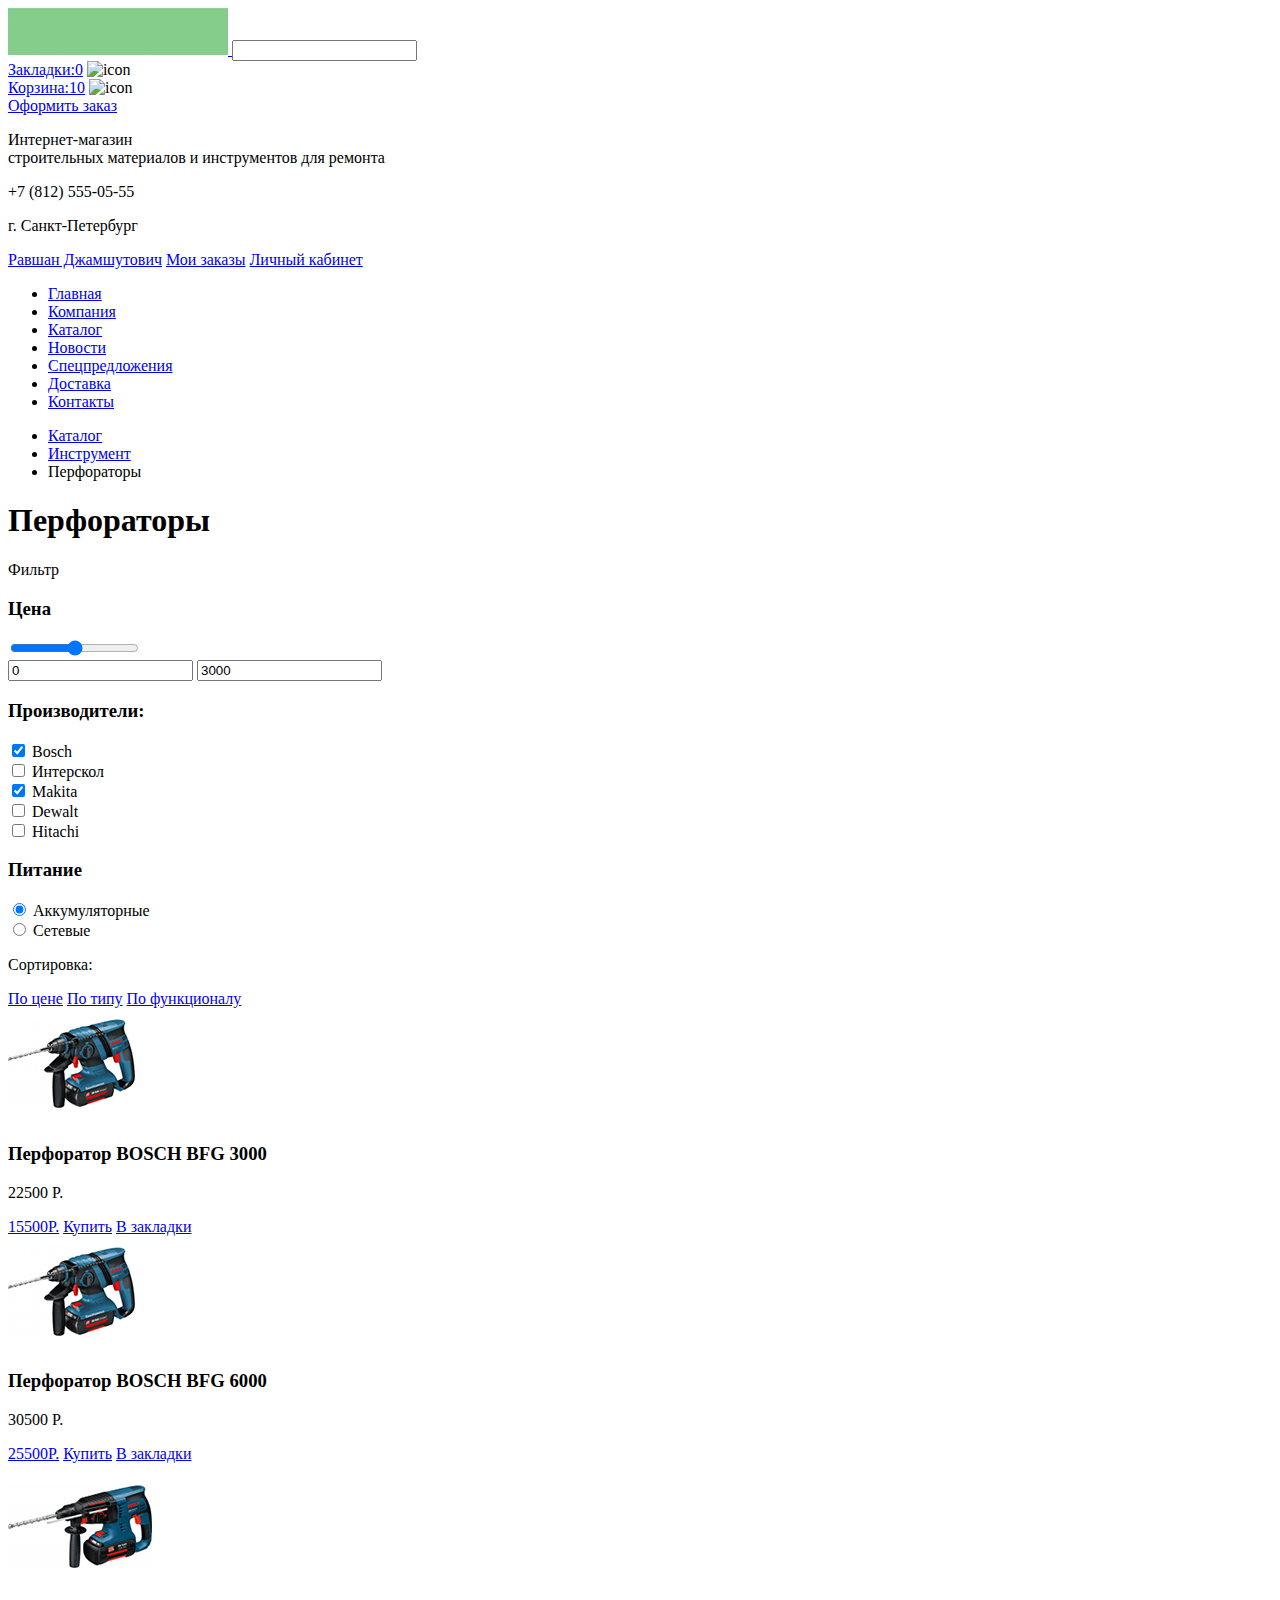
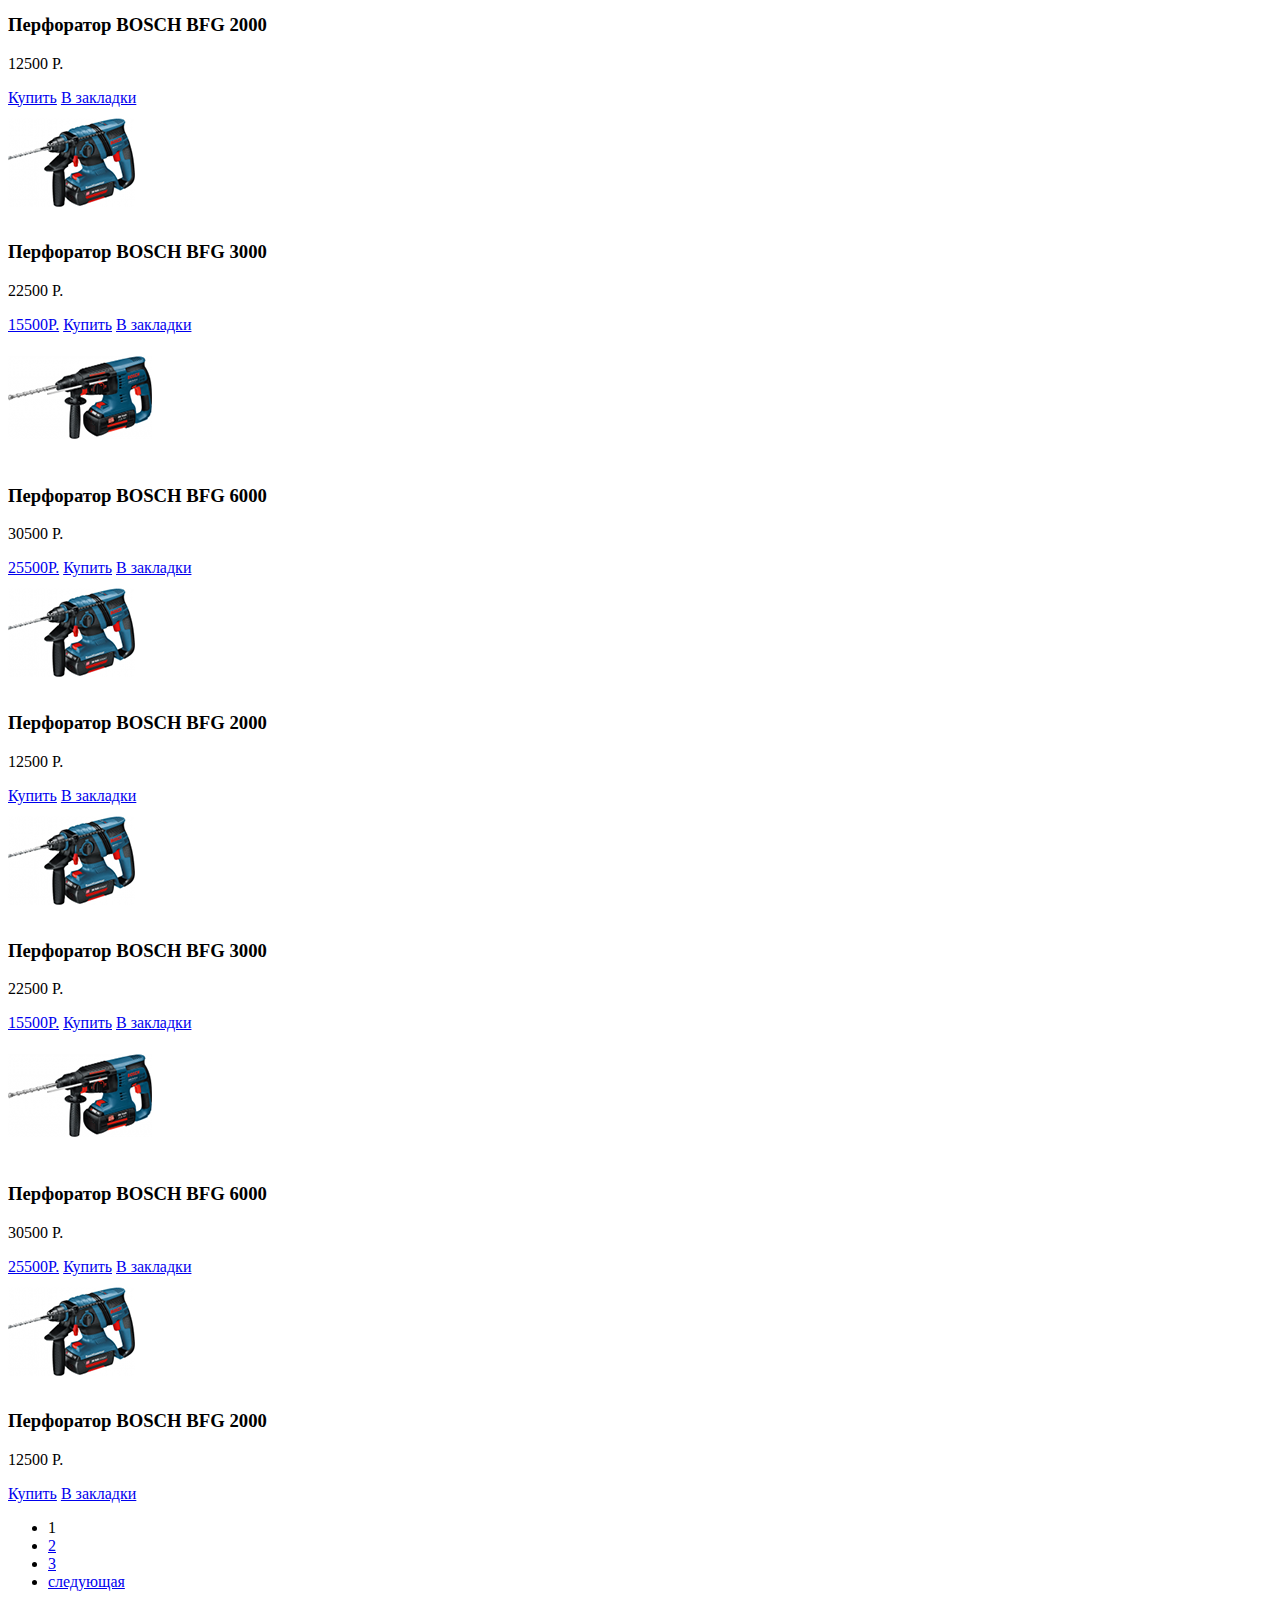
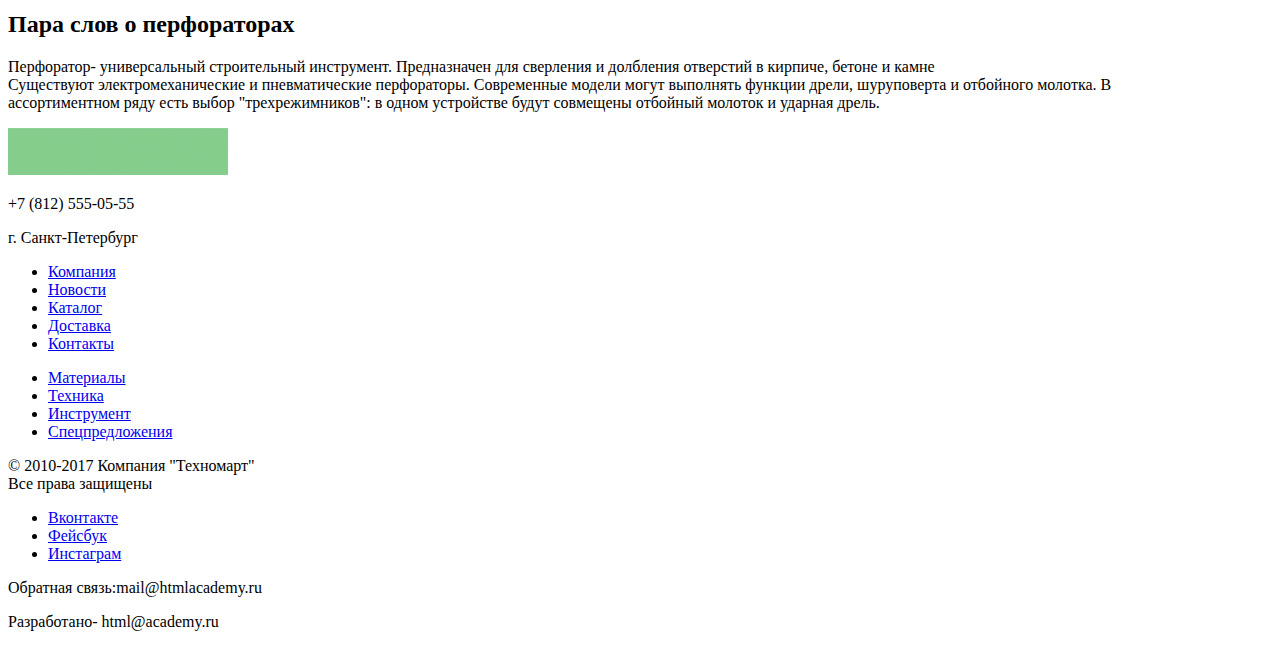
==== catalog.html @ 75a45b30 "Update catalog.html" ====
<!DOCTYPE html>
<html lang="ru">
<head>
  <meta charset="utf-8">
  <title>HTML Academy: Техномарт</title>
  <link href="https://fonts.googleapis.com/css?family=Cuprum:400,400i%7CPT+Sans:400,400i&amp;subset=cyrillic" rel="stylesheet">
  <link rel="stylesheet" href="style.css">
  <link rel="stylesheet" href="normalize.css">
</head>
<body>
<header class="main-header">
<section class="top-header">
  <div class="container">
    <a href="#" class="header-logo">
      <img src="img/common/logo.png" alt="logo">
  </a>
  <input type="search" class="search">
  <img src="#" alt="" class="search-icon">
  <div class="top-header-block">
    <div class="tab">
      <a href="#" class="tab-link">Закладки:0</a>
      <img src="#" alt="icon" class="icon tab-icon">
    </div>
    <div class="backet">
      <a href="#" class="bucket-link">Корзина:10</a>
      <img src="#" alt="icon" class="icon bucket-icon">
    </div>
    <div class="order">
      <a href="#" class="order-link">Оформить заказ</a>
    </div>
  </div>
  </div>
</section>
<section class="middle-header">
  <p class="header-slogan">Интернет-магазин <br> строительных материалов и инструментов для ремонта</p>
  <div class="header-info">
    <p class="header-phone">+7 (812) 555-05-55</p>
    <p class="header-address">г. Санкт-Петербург</p>
  </div>
  <div class="header-user-block">
    <a href="#" class="user-log">Равшан Джамшутович</a>
    <a href="#">Мои заказы</a>
    <a href="#">Личный кабинет</a>
  </div>
</section>
<section class="bot-header">
  <nav class="bot-header-menu">
    <ul class="bot-header-list">
      <li><a href="#">Главная</a></li>
      <li><a href="#">Компания</a></li>
      <li><a href="#">Каталог</a></li>
      <li><a href="#">Новости</a></li>
      <li><a href="#">Спецпредложения</a></li>
      <li><a href="#">Доставка</a></li>
      <li><a href="#">Контакты</a></li>
    </ul>
  </nav>
</section>
</header>
<main class="catalog">
  <ul class="breadcrumbs">
    <li><a href="#">Каталог</a></li>
    <li><a href="#">Инструмент</a></li>
    <li class="breadcrumbs-current">Перфораторы</li>
  </ul>
  <h1 class="catalog-headline">Перфораторы</h1>
  <div class="filter-block">
    <p class="filter-text">Фильтр</p>
    <div class="filter-price">
      <h3 class="filter-price-text">Цена</h3>
      <div class="filter-range">
        <input type="range" min="0" max="30000">
      </div>
      <div class="filter-range-outup">
        <input type="text" value="0">
        <input type="text" value="3000">
      </div>
    </div>
    <div class="filter-checkbox-block">
      <h3 class="filter-checkbox-producers">Производители:</h3>
    <div class="filter-checkbox">
      <form action="" method="post">
      <input type="checkbox" class="checkbox" id="Bosch" checked>
      <label for="Bosch">Bosch</label>
      </form>
    </div>
    <div class="filter-checkbox">
     <form action="" method="post">
      <input type="checkbox" class="checkbox" id="interskol" >
      <label for="interskol">Интерскол</label>
      </form>
    </div>
    <div class="filter-checkbox">
      <form action="" method="post">
      <input type="checkbox" class="checkbox" id="makita" checked>
      <label for="makita">Makita</label>
      </form>
    </div>
    <div class="filter-checkbox">
      <form action="" method="post">
      <input type="checkbox" class="checkbox" id="Dewalt">
      <label for="Dewalt">Dewalt</label>
      </form>
    </div>
    <div class="filter-checkbox">
     <form action="" method="post">
      <input type="checkbox" class="checkbox" id="Hitachi">
      <label for="Hitachi">Hitachi</label>
      </form>
    </div>
    </div>
    <div class="filter-radio-block">
     <form action="" method="post"></form>
      <h3 class="filter-radio-headline">Питание</h3>
      <div class="filter-radio">
        <input type="radio" name="radio-button" class="filter-radio-button" id="accumulator" checked>
        <label for="accumulator">Аккумуляторные</label>
      </div>
      <div class="filter-radio">
       <form action="" method="post">
        <input type="radio" name="radio-button" class="filter-radio-button" id="net">
        <label for="net">Сетевые</label>
        </form>
      </div>
    </div>
  </div>
  <div class="catalog-block">
    <div class="sort-block">
      <p class="sort-text">Сортировка:</p>
      <a href="#" class="sort-link">По цене</a>
      <a href="#" class="sort-link">По типу</a>
      <a href="#" class="sort-link">По функционалу</a>
    </div>
    <div class="catalog-list">
      <div class="catalog-item">
      <img class="catalog-item-picture"  alt="item" src="img/common/drill2.png">
      <h3 class="catalog-item-headline">Перфоратор BOSCH BFG 3000</h3>
      <p class="catalog-item-price">22500 P.</p>
      <a href="#" class="catalog-item-price-new">15500P.</a>
      <a href="#" class="visually-hidden-link-buy">Купить</a>
      <a href="#" class="visually-hidden-link-tab">В закладки</a>
    </div>
    <div class="catalog-item">
      <img class="catalog-item-picture" alt="item" src="img/common/drill4.png">
      <h3 class="catalog-item-headline">Перфоратор BOSCH BFG 6000</h3>
      <p class="catalog-item-price">30500 P.</p>
      <a href="#" class="catalog-item-price-new">25500P.</a>
      <a href="#" class="visually-hidden-link-buy">Купить</a>
      <a href="#" class="visually-hidden-link-tab">В закладки</a>
    </div>
    <div class="catalog-item-new">
      <img class="catalog-item-picture"  alt="item" src="img/common/drill3.png">
      <h3 class="catalog-item-headline">Перфоратор BOSCH BFG 2000</h3>
      <p class="catalog-item-price">12500 P.</p>
      <a href="#" class="visually-hidden-link-buy">Купить</a>
      <a href="#" class="visually-hidden-link-tab">В закладки</a>
    </div>
    <div class="catalog-item">
      <img class="catalog-item-picture" alt="item" src="img/common/drill4.png">
      <h3 class="catalog-item-headline">Перфоратор BOSCH BFG 3000</h3>
      <p class="catalog-item-price">22500 P.</p>
      <a href="#" class="catalog-item-price-new">15500P.</a>
      <a href="#" class="visually-hidden-link-buy">Купить</a>
      <a href="#" class="visually-hidden-link-tab">В закладки</a>
    </div>
    <div class="catalog-item-new">
      <img class="catalog-item-picture" alt="item" src="img/common/drill3.png">
      <h3 class="catalog-item-headline">Перфоратор BOSCH BFG 6000</h3>
      <p class="catalog-item-price">30500 P.</p>
      <a href="#" class="catalog-item-price-new">25500P.</a>
      <a href="#" class="visually-hidden-link-buy">Купить</a>
      <a href="#" class="visually-hidden-link-tab">В закладки</a>
    </div>
    <div class="catalog-item">
      <img class="catalog-item-picture"  alt="item" src="img/common/drill2.png">
      <h3 class="catalog-item-headline">Перфоратор BOSCH BFG 2000</h3>
      <p class="catalog-item-price">12500 P.</p>
      <a href="#" class="visually-hidden-link-buy">Купить</a>
      <a href="#" class="visually-hidden-link-tab">В закладки</a>
    </div>
    <div class="catalog-item-new">
      <img class="catalog-item-picture" alt="item" src="img/common/drill4.png">
      <h3 class="catalog-item-headline">Перфоратор BOSCH BFG 3000</h3>
      <p class="catalog-item-price">22500 P.</p>
      <a href="#" class="catalog-item-price-new">15500P.</a>
      <a href="#" class="visually-hidden-link-buy">Купить</a>
      <a href="#" class="visually-hidden-link-tab">В закладки</a>
    </div>
    <div class="catalog-item">
      <img class="catalog-item-picture" alt="item" src="img/common/drill3.png">
      <h3 class="catalog-item-headline">Перфоратор BOSCH BFG 6000</h3>
      <p class="catalog-item-price">30500 P.</p>
      <a href="#" class="catalog-item-price-new">25500P.</a>
      <a href="#" class="visually-hidden-link-buy">Купить</a>
      <a href="#" class="visually-hidden-link-tab">В закладки</a>
    </div>
    <div class="catalog-item">
      <img class="catalog-item-picture" alt="item" src="img/common/drill4.png">
      <h3 class="catalog-item-headline">Перфоратор BOSCH BFG 2000</h3>
      <p class="catalog-item-price">12500 P.</p>
      <a href="#" class="visually-hidden-link-buy">Купить</a>
      <a href="#" class="visually-hidden-link-tab">В закладки</a>
    </div>
  </div>
  <ul class="pagination-list">
    <li class="pagination-item pagination-item-current">1</li>
    <li class="pagination-item"><a href="#">2</a></li>
    <li class="pagination-item"><a href="#">3</a></li>
    <li class="pagination-item"><a href="#">следующая</a></li>
  </ul>
  <div class="puncher-block">
    <h2 class="puncher-headline">Пара слов о перфораторах</h2>
    <p class="puncher-text">Перфоратор- универсальный строительный инструмент. Предназначен для сверления и долбления отверстий в кирпиче, бетоне и камне <br> Существуют электромеханические и пневматические перфораторы. Современные модели могут выполнять функции дрели, шуруповерта и отбойного молотка. B <br> ассортиментном ряду есть выбор "трехрежимников": в одном устройстве будут совмещены отбойный молоток и ударная дрель.</p>
  </div>
  </div>
</main>
<footer class="main-footer">
<section class="top-footer">
 <div class="footer-container">
  <a href="#" class="footer-logo">
    <img src="img/common/logo.png" alt="logo">
  </a>
  <div class="footer-info">
    <p class="footer-phone">+7 (812) 555-05-55</p>
    <p class="footer-address">г. Санкт-Петербург</p>
  </div>
  <div class="footer-list-container">
    <ul class="footer-list">
      <li><a href="#">Компания</a></li>
      <li><a href="#">Новости</a></li>
      <li><a href="#">Каталог</a></li>
      <li><a href="#">Доставка</a></li>
      <li><a href="#">Контакты</a></li>
    </ul>
    <div class="footer-list-second">
      <ul class="footer-list-second">
        <li><a href="#">Материалы</a></li>
        <li><a href="#">Техника</a></li>
        <li><a href="#">Инструмент</a></li>
        <li><a href="#">Спецпредложения</a></li>
      </ul>
    </div>
  </div>
  </div>
</section>
<div class="footer-container">
<section class="bot-footer">
  <p class="copyright"> &copy; 2010-2017 Компания "Техномарт" <br> Все права защищены</p>
    <ul class="social-button-list">
      <li><a class="social-button" href="img/common/vk-icon.png">Вконтакте</a></li>
      <li><a class="social-button" href="img/common/fb-icon.png">Фейсбук</a></li>
      <li><a class="social-button" href="img/common/insta-icon.png">Инстаграм</a></li>
    </ul>
  <div class="feed-back">
    <p class="feed-back-text"> Обратная связь:mail@htmlacademy.ru</p>
    <p class="feed-back-developers">Разработано- html@academy.ru</p>
  </div>
</section>
  </div>
</footer>
</body>
</html>
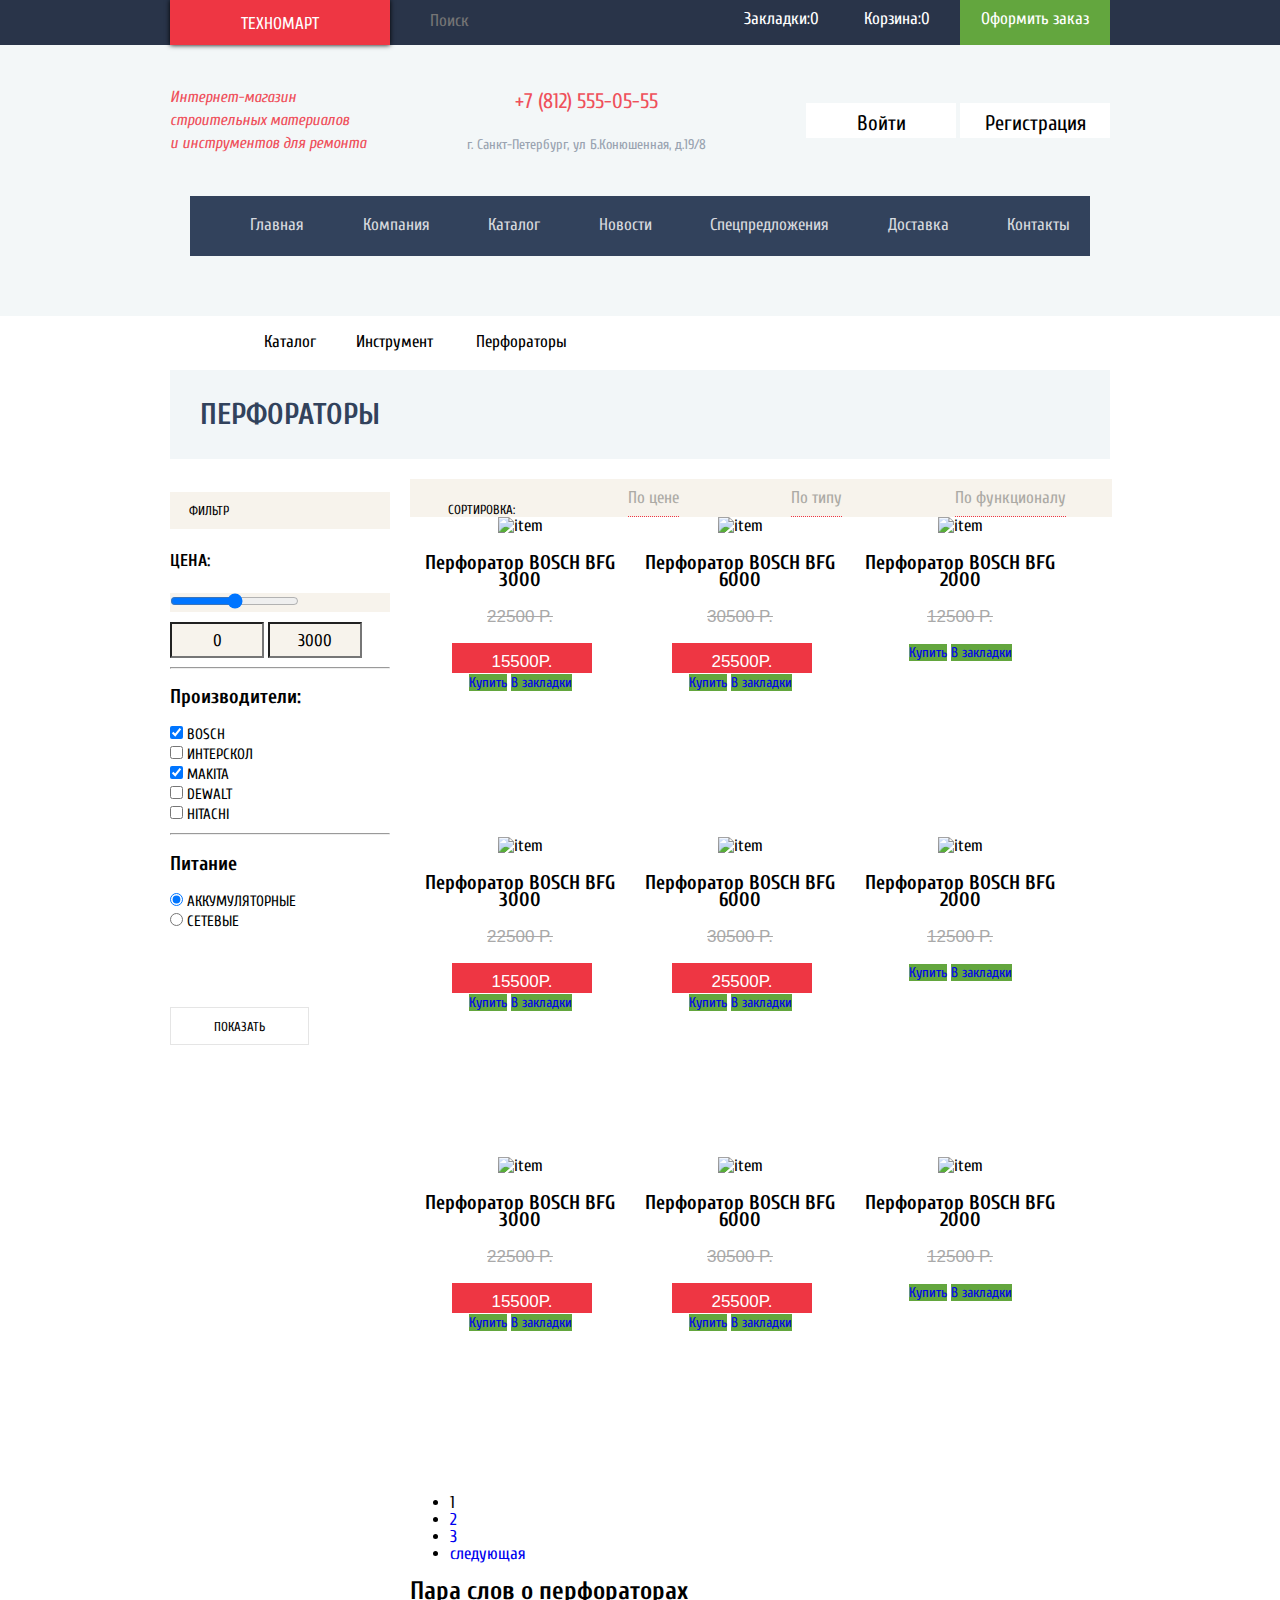
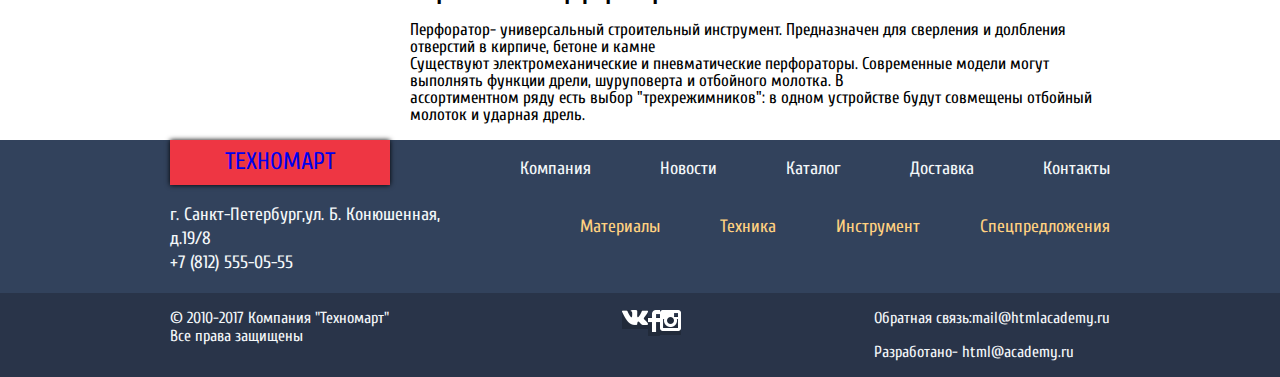
==== commit 50afbcfb: "Update catalog.html" ====
--- a/catalog.html
+++ b/catalog.html
@@ -4,45 +4,50 @@
   <meta charset="utf-8">
   <title>HTML Academy: Техномарт</title>
   <link href="https://fonts.googleapis.com/css?family=Cuprum:400,400i%7CPT+Sans:400,400i&amp;subset=cyrillic" rel="stylesheet">
-  <link rel="stylesheet" href="style.css">
-  <link rel="stylesheet" href="normalize.css">
+  <link rel="stylesheet" href="css/style.css">
+  <link rel="stylesheet" href="css/normalize.css">
 </head>
 <body>
 <header class="main-header">
-<section class="top-header">
-  <div class="container">
-    <a href="#" class="header-logo">
-      <img src="img/common/logo.png" alt="logo">
-  </a>
-  <input type="search" class="search">
-  <img src="#" alt="" class="search-icon">
-  <div class="top-header-block">
-    <div class="tab">
-      <a href="#" class="tab-link">Закладки:0</a>
-      <img src="#" alt="icon" class="icon tab-icon">
-    </div>
-    <div class="backet">
-      <a href="#" class="bucket-link">Корзина:10</a>
-      <img src="#" alt="icon" class="icon bucket-icon">
-    </div>
-    <div class="order">
-      <a href="#" class="order-link">Оформить заказ</a>
-    </div>
-  </div>
-  </div>
-</section>
-<section class="middle-header">
-  <p class="header-slogan">Интернет-магазин <br> строительных материалов и инструментов для ремонта</p>
-  <div class="header-info">
-    <p class="header-phone">+7 (812) 555-05-55</p>
-    <p class="header-address">г. Санкт-Петербург</p>
-  </div>
-  <div class="header-user-block">
-    <a href="#" class="user-log">Равшан Джамшутович</a>
-    <a href="#">Мои заказы</a>
-    <a href="#">Личный кабинет</a>
-  </div>
-</section>
+  <section class="top-header">
+   <div class="top-header-center">
+   <div class="header-container">
+    <div class="header-logo-container"><a href="index.html">Техномарт</a>
+    </div>
+    <div class="header-search-wrapper">
+    <div class="header-search">
+      <form action="/">
+      <input type="text" placeholder="Поиск">
+      </form>
+      </div>
+    </div>
+      <div class="tab-container backet-tab">
+        <a href="#" class="tab-link">Закладки:0</a>
+      </div>
+      <div class="backet-container">
+        <a href="#" class="bucket-link">Корзина:0</a>
+      </div>
+      <div class="order-container backet-tab">
+        <a href="#" class="order-link">Оформить заказ</a>
+      </div>
+      </div>
+    </div>
+  </section>
+<section class="middle-header-section">
+    <div class="middle-header-center">
+    <div class="middle-header">
+    <p class="header-slogan">Интернет-магазин <br> строительных материалов<br> и инструментов для ремонта</p>
+    <div class="header-info">
+      <p class="header-phone">+7 (812) 555-05-55</p>
+      <p class="header-address">г. Санкт-Петербург, ул Б.Конюшенная, д.19/8</p>
+    </div>
+    <div class="header-user-block">
+      <a href="#" class="btn-enter">Войти</a>
+      <a href="#" class="btn-register">Регистрация</a>
+    </div>
+    </div>
+    </div>
+  </section>
 <section class="bot-header">
   <nav class="bot-header-menu">
     <ul class="bot-header-list">
@@ -57,23 +62,29 @@
   </nav>
 </section>
 </header>
-<main class="catalog">
-  <ul class="breadcrumbs">
-    <li><a href="#">Каталог</a></li>
-    <li><a href="#">Инструмент</a></li>
-    <li class="breadcrumbs-current">Перфораторы</li>
-  </ul>
-  <h1 class="catalog-headline">Перфораторы</h1>
+<main class="catalog-main">
+  <div class="catalog-wrapper">
+  <div class="breadcrumbs-container">
+    <ul class="breadcrumbs">
+      <li><a class="breadcrumbs-link breadcrumbs-link-catalog" href="#">Каталог</a></li>
+      <li><a class="breadcrumbs-link breadcrumbs-link-tool" href="#">Инструмент</a></li>
+      <li class="breadcrumbs-link breadcrumbs-link-perforator breadcrumbs-current">Перфораторы</li>
+    </ul>
+  </div>
+  <div class="catalog-header-block">
+    <h1 class="catalog-header">Перфораторы</h1>
+  </div>
+  <div class="filter-catalog-container">
   <div class="filter-block">
-    <p class="filter-text">Фильтр</p>
+      <p class="filter-text">Фильтр</p>
     <div class="filter-price">
-      <h3 class="filter-price-text">Цена</h3>
+      <h3 class="filter-price-text">Цена:</h3>
       <div class="filter-range">
         <input type="range" min="0" max="30000">
       </div>
       <div class="filter-range-outup">
-        <input type="text" value="0">
-        <input type="text" value="3000">
+        <input  class="filter-range-output-form" type="text" value="0">
+        <input class="filter-range-output-form" type="text" value="3000"><hr>
       </div>
     </div>
     <div class="filter-checkbox-block">
@@ -105,7 +116,7 @@
     <div class="filter-checkbox">
      <form action="" method="post">
       <input type="checkbox" class="checkbox" id="Hitachi">
-      <label for="Hitachi">Hitachi</label>
+      <label for="Hitachi">Hitachi</label><hr>
       </form>
     </div>
     </div>
@@ -123,17 +134,20 @@
         </form>
       </div>
     </div>
+    <div class="btn-show-container">
+      <a href="#" class="btn-show">Показать</a>
+    </div>
   </div>
   <div class="catalog-block">
     <div class="sort-block">
       <p class="sort-text">Сортировка:</p>
-      <a href="#" class="sort-link">По цене</a>
-      <a href="#" class="sort-link">По типу</a>
-      <a href="#" class="sort-link">По функционалу</a>
+      <a href="#" class="sort-link-first">По цене</a>
+      <a href="#" class="sort-link-second">По типу</a>
+      <a href="#" class="sort-link-third">По функционалу</a>
     </div>
     <div class="catalog-list">
       <div class="catalog-item">
-      <img class="catalog-item-picture"  alt="item" src="img/common/drill2.png">
+      <img class="catalog-item-picture" alt="item" src="img-new/Drill-second.png" width="218" height="159">
       <h3 class="catalog-item-headline">Перфоратор BOSCH BFG 3000</h3>
       <p class="catalog-item-price">22500 P.</p>
       <a href="#" class="catalog-item-price-new">15500P.</a>
@@ -141,7 +155,7 @@
       <a href="#" class="visually-hidden-link-tab">В закладки</a>
     </div>
     <div class="catalog-item">
-      <img class="catalog-item-picture" alt="item" src="img/common/drill4.png">
+      <img class="catalog-item-picture" alt="item" src="img-new/drill-fourth.png" width="218" height="159">
       <h3 class="catalog-item-headline">Перфоратор BOSCH BFG 6000</h3>
       <p class="catalog-item-price">30500 P.</p>
       <a href="#" class="catalog-item-price-new">25500P.</a>
@@ -149,14 +163,14 @@
       <a href="#" class="visually-hidden-link-tab">В закладки</a>
     </div>
     <div class="catalog-item-new">
-      <img class="catalog-item-picture"  alt="item" src="img/common/drill3.png">
+      <img class="catalog-item-picture" alt="item" src="img-new/Drill-third.png" width="218" height="159">
       <h3 class="catalog-item-headline">Перфоратор BOSCH BFG 2000</h3>
       <p class="catalog-item-price">12500 P.</p>
       <a href="#" class="visually-hidden-link-buy">Купить</a>
       <a href="#" class="visually-hidden-link-tab">В закладки</a>
     </div>
     <div class="catalog-item">
-      <img class="catalog-item-picture" alt="item" src="img/common/drill4.png">
+      <img class="catalog-item-picture" alt="item" src="img-new/drill-fourth.png" width="218" height="159">
       <h3 class="catalog-item-headline">Перфоратор BOSCH BFG 3000</h3>
       <p class="catalog-item-price">22500 P.</p>
       <a href="#" class="catalog-item-price-new">15500P.</a>
@@ -164,7 +178,7 @@
       <a href="#" class="visually-hidden-link-tab">В закладки</a>
     </div>
     <div class="catalog-item-new">
-      <img class="catalog-item-picture" alt="item" src="img/common/drill3.png">
+      <img class="catalog-item-picture" alt="item" src="img-new/Drill-third.png" width="218" height="159">
       <h3 class="catalog-item-headline">Перфоратор BOSCH BFG 6000</h3>
       <p class="catalog-item-price">30500 P.</p>
       <a href="#" class="catalog-item-price-new">25500P.</a>
@@ -172,14 +186,14 @@
       <a href="#" class="visually-hidden-link-tab">В закладки</a>
     </div>
     <div class="catalog-item">
-      <img class="catalog-item-picture"  alt="item" src="img/common/drill2.png">
+      <img class="catalog-item-picture" alt="item" src="img-new/Drill-second.png" width="218" height="159">
       <h3 class="catalog-item-headline">Перфоратор BOSCH BFG 2000</h3>
       <p class="catalog-item-price">12500 P.</p>
       <a href="#" class="visually-hidden-link-buy">Купить</a>
       <a href="#" class="visually-hidden-link-tab">В закладки</a>
     </div>
     <div class="catalog-item-new">
-      <img class="catalog-item-picture" alt="item" src="img/common/drill4.png">
+      <img class="catalog-item-picture" alt="item" src="img-new/drill-fourth.png" width="218" height="159">
       <h3 class="catalog-item-headline">Перфоратор BOSCH BFG 3000</h3>
       <p class="catalog-item-price">22500 P.</p>
       <a href="#" class="catalog-item-price-new">15500P.</a>
@@ -187,7 +201,7 @@
       <a href="#" class="visually-hidden-link-tab">В закладки</a>
     </div>
     <div class="catalog-item">
-      <img class="catalog-item-picture" alt="item" src="img/common/drill3.png">
+      <img class="catalog-item-picture" alt="item" src="img-new/Drill-third.png" width="218" height="159">
       <h3 class="catalog-item-headline">Перфоратор BOSCH BFG 6000</h3>
       <p class="catalog-item-price">30500 P.</p>
       <a href="#" class="catalog-item-price-new">25500P.</a>
@@ -195,34 +209,40 @@
       <a href="#" class="visually-hidden-link-tab">В закладки</a>
     </div>
     <div class="catalog-item">
-      <img class="catalog-item-picture" alt="item" src="img/common/drill4.png">
+      <img class="catalog-item-picture" alt="item" src="img-new/drill-fourth.png" width="218" height="159">
       <h3 class="catalog-item-headline">Перфоратор BOSCH BFG 2000</h3>
       <p class="catalog-item-price">12500 P.</p>
       <a href="#" class="visually-hidden-link-buy">Купить</a>
       <a href="#" class="visually-hidden-link-tab">В закладки</a>
     </div>
   </div>
-  <ul class="pagination-list">
-    <li class="pagination-item pagination-item-current">1</li>
-    <li class="pagination-item"><a href="#">2</a></li>
-    <li class="pagination-item"><a href="#">3</a></li>
-    <li class="pagination-item"><a href="#">следующая</a></li>
-  </ul>
+  <div class="pagination-list-container">
+    <ul class="pagination-list">
+      <li class="pagination-item pagination-item-current">1</li>
+      <li class="pagination-item"><a href="#">2</a></li>
+      <li class="pagination-item"><a href="#">3</a></li>
+      <li class="pagination-item"><a href="#">следующая</a></li>
+    </ul>
+  </div>
   <div class="puncher-block">
-    <h2 class="puncher-headline">Пара слов о перфораторах</h2>
-    <p class="puncher-text">Перфоратор- универсальный строительный инструмент. Предназначен для сверления и долбления отверстий в кирпиче, бетоне и камне <br> Существуют электромеханические и пневматические перфораторы. Современные модели могут выполнять функции дрели, шуруповерта и отбойного молотка. B <br> ассортиментном ряду есть выбор "трехрежимников": в одном устройстве будут совмещены отбойный молоток и ударная дрель.</p>
+      <h2 class="puncher-headline">Пара слов о перфораторах</h2>
+      <p class="puncher-text">Перфоратор- универсальный строительный инструмент. Предназначен для сверления и долбления отверстий в кирпиче, бетоне и камне <br> Существуют электромеханические и пневматические перфораторы. Современные модели могут выполнять функции дрели, шуруповерта и отбойного молотка. B <br> ассортиментном ряду есть выбор "трехрежимников": в одном устройстве будут совмещены отбойный молоток и ударная дрель.</p>
+    </div>
+  </div>
   </div>
   </div>
 </main>
-<footer class="main-footer">
-<section class="top-footer">
- <div class="footer-container">
-  <a href="#" class="footer-logo">
-    <img src="img/common/logo.png" alt="logo">
-  </a>
+  <footer class="main-footer">
+  <section class="top-footer">
+    <div class="top-footer-container">
+    <div class="logo-info-container">
+    <div class="header-logo-container">
+      <a href="index.html">Техномарт</a>
+    </div>
   <div class="footer-info">
+    <p class="footer-address">г. Санкт-Петербург,ул. Б. Конюшенная, д.19/8</p>
     <p class="footer-phone">+7 (812) 555-05-55</p>
-    <p class="footer-address">г. Санкт-Петербург</p>
+  </div>
   </div>
   <div class="footer-list-container">
     <ul class="footer-list">
@@ -241,22 +261,26 @@
       </ul>
     </div>
   </div>
-  </div>
+    </div>
 </section>
-<div class="footer-container">
 <section class="bot-footer">
-  <p class="copyright"> &copy; 2010-2017 Компания "Техномарт" <br> Все права защищены</p>
-    <ul class="social-button-list">
-      <li><a class="social-button" href="img/common/vk-icon.png">Вконтакте</a></li>
-      <li><a class="social-button" href="img/common/fb-icon.png">Фейсбук</a></li>
-      <li><a class="social-button" href="img/common/insta-icon.png">Инстаграм</a></li>
-    </ul>
+  <div class="bot-footer-container">
+  <div class="copyright-container">
+    <p class="copyright"> &copy; 2010-2017 Компания "Техномарт" <br> Все права защищены</p>
+  </div>
+    <div class="social-button-list-container">
+      <ul class="social-button-list">
+        <li><a class="social-button" href="#"><img src="img/vk-icon.png" alt="vk-icon"></a></li>
+        <li><a class="social-button" href="#"><img src="img/fb-icon.png" alt="fb-icon"></a></li>
+        <li><a class="social-button" href="#"><img src="img/insta-icon.png" alt=""></a></li>
+      </ul>
+    </div>
   <div class="feed-back">
     <p class="feed-back-text"> Обратная связь:mail@htmlacademy.ru</p>
     <p class="feed-back-developers">Разработано- html@academy.ru</p>
   </div>
+  </div>
 </section>
-  </div>
 </footer>
 </body>
 </html>
--- a/css/style.css
+++ b/css/style.css
@@ -0,0 +1,940 @@
+body {
+  padding: 0;
+  margin: 0;
+  font-family: "Cuprum", Arial, sans-serif;
+  font-size: 17px;
+  font-weight: normal;
+  line-height: 17px;
+  color: #000000;
+  background-color: #ffffff;
+}
+
+html { box-sizing: border-box; }
+*, *::before, *::after { box-sizing: inherit; }
+
+a {
+  text-decoration: none;
+}
+
+.header-logo-container {
+  width:220px;
+  height:45px;
+  background-color:#ee3643;
+  text-align:center;
+  font-size:24px;
+  line-height:24px;
+  text-transform: uppercase;
+  padding-top:10px;
+  box-shadow: 0 0 5px;
+  
+}
+
+.header-search {
+  position:relative;
+}
+
+.header-search input {
+  height: 40px;
+  padding-left: 40px;
+  font-size: 17px;
+  border: none;
+  background: transparent;
+}
+
+.header-search input:hover {
+  outline: none;
+}
+
+.header-search input:focus {
+  background: white;
+}
+
+.top-header a,
+.search
+{
+  font-size: 17px;
+  line-height: 18px;
+  color: #ffffff;
+}
+
+.top-header {
+  background-color: #293449;
+  width: 100%
+}
+
+.tab-container a:active,
+.backet-container a:active
+{
+  background-color: #518534;
+}
+
+.order-container a:active {
+  background-color: #518534;
+}
+
+.order-container {
+  background-color: #63a63e;
+  width: 150px;
+  height: 45px;
+  text-align: center;
+  padding-top:10px;
+  margin-left:30px;
+}
+
+.bucket-link {
+  display:block;
+  margin-left:45px;
+  padding-top:10px;
+}
+
+.tab-link {
+  display:block;
+  padding-top:10px;
+}
+
+.middle-header {
+  background-color: #f3f7f8;
+  width:940px;
+  margin-left:auto;
+  margin-right:auto;
+  padding-top:25px;
+  padding-bottom:25px;
+}
+
+.header-phone {
+  text-align:center;
+}
+
+.middle-header-center {
+  background-color: #f3f7f8;
+}
+
+.header-slogan {
+  font-style: italic;
+  font-size: 16px;
+  line-height: 23px;
+  color: #ef505b;
+}
+
+.header-phone {
+  font-size: 21px;
+  line-height: 21px;
+  color: #ef505b;
+}
+
+.header-address {
+  font-size: 14px;
+  line-height: 24px;
+  color: #99a3b0;
+}
+
+.header-user-block a {
+  font-size: 21px;
+  line-height: 21px;
+  color: #000000;
+  text-decoration: none;
+  display:inline-block;
+  width:150px;
+  height:35px;
+  background-color:white;
+  text-align:center;
+  padding-top:10px;
+}
+
+
+
+.header-user-block a:hover {
+color:#f0515c;
+}
+
+.bot-header {
+  padding-bottom:60px;
+}
+
+.bot-header-list {
+  display: inline-block;
+  background-color: #32425c;
+}
+
+.bot-header-list li {
+  list-style: none;
+  padding:20px;
+}
+
+.bot-header-list-center {
+  width:940px;
+  margin:0 auto;
+}
+
+
+.bot-header-menu li:hover {
+  background-color: #293449;
+}
+
+.bot-header-menu li:active {
+  background-color:#1d2739;
+}
+
+.bot-header {
+  background-color: #f3f7f8;
+}
+
+.bot-header-list a {
+  font-size: 17px;
+  line-height: 17px;
+  color: #d6d9de;
+}
+
+.catalog-headline {
+  color: white;
+  font-size: 24px;
+  line-height: 30px;
+  margin-left:20px;
+  margin-top:0;
+}
+
+.catalog-banner {
+  width:300px;
+  height:125px;
+  background-color:red;
+  margin-bottom:20px;
+}
+
+.catalog-banner-materials-new {
+  background-color: #ffbf47;
+}
+
+.catalog-banner-tools {
+  background-color: #3bbce3;
+}
+
+.catalog-banner-machine {
+  background-color:#dc91d8;
+}
+
+.catalog-banner-sales {
+  background-color:#8ed78f;
+}
+
+.catalog-banner-delivery {
+background-color: #ffc047;
+}
+
+.catalog-link {
+  background-color:#e5e5e5;
+}
+
+.catalog-link a:hover {
+  background-color:#cccccc;
+}
+
+.catalog-link a:active {
+  background-color: #b2b2b2;
+}
+
+.catalog-link a {
+  font-size: 14px;
+  line-height: 18px;
+}
+
+
+.btn-open-catalog {
+  background-color: #ee3643;
+  display:none;
+}
+
+.btn-open-catalog a:hover {
+  background-color: #ca2c37;
+}
+
+.btn-open-catalog a:active {
+  background-color: #ba2732;
+}
+
+
+.slider-headline  {
+  font-size: 36px;
+  line-height: 36px;
+  display:none;
+}
+
+.slider-text  {
+  font-size: 18px;
+  line-height: 24px;
+  display:none;
+}
+
+
+.slider-item-visually-hidden {
+  display: none;
+}
+
+.slider-controls-dots {
+display:none;
+}
+
+.bestseller-container-headline {
+  font-size: 30px;
+  line-height: 30px;
+  text-transform: uppercase;
+}
+
+.bestseller-container-link,
+.producers-container-link
+{
+  font-size: 14px;
+  line-height: 18px;
+  text-transform: uppercase;
+  background-color: #ee3643;
+  color:white;
+  display:block;
+  width:247px;
+  height:37px;
+  text-align: center;
+  padding-top:10px;
+}
+
+.bestseller-container-link-style {
+  margin-top:20px;
+  margin-right:24px;
+  width:254px;
+  height:39px;
+}
+
+.bestseller-container-headline {
+  margin-left:30px;
+}
+
+.bestseller-container {
+  background-color: #f9f5f0;
+  width:940px;
+  margin-left:auto;
+  margin-right:auto;
+}
+
+.catalog-item,
+.catalog-item-new {
+  text-align: center;
+}
+
+.catalog-item-headline h3 {
+  font-family: "PTSans", Arial, sans-serif;
+  font-size: 18px;
+  line-height: 20px;
+}
+
+.catalog-item-price {
+  font-family: "PTSans", Arial, sans-serif;
+  font-size: 17px;
+  line-height: 18px;
+  text-decoration: line-through;
+  color: #a9a9a9;
+}
+
+.catalog-item-price-new {
+  font-family: "PTSans", Arial, sans-serif;
+  font-size: 17px;
+  line-height: 18px;
+  display:block;
+  width:140px;
+  height:30px;
+  background-color: #ee3643;
+  text-align: center;
+  color:#ffffff;
+  padding-top:10px;
+  margin-left:42px;
+}
+
+.catalog-item-price-opacity {
+  color:#ffffff;
+}
+
+.catalog-item-hover {
+  display:none;
+}
+
+.catalog-item,
+.catalog-item-new {
+  display:block;
+  width: 220px;
+  height:320px;
+}
+
+.catalog-item:hover .catalog-item-hover {
+  display: block;
+}
+
+.catalog-item-hover-new {
+  display:none;
+}
+
+.catalog-item-new:hover .catalog-item-hover-new {
+  display: block;
+}
+
+.visually-hidden-link-buy {
+  background-color:#63a63e;
+  font-size:14px;
+  line-height:18px;
+}
+
+.visually-hidden-link-buy:hover {
+  background-color:#5fbb2d;
+  font-size:14px;
+  line-height:18px;
+}
+
+.visually-hidden-link-buy:active {
+  background-color:#518534;
+  font-size:14px;
+  line-height:18px;
+}
+
+.visually-hidden-link-tab {
+  background-color:#63a63e;
+  font-size:14px;
+  line-height:18px;
+}
+
+.visually-hidden-link-tab:hover {
+  background-color:#5fbb2d;
+  font-size:14px;
+  line-height:18px;
+}
+
+.visually-hidden-link-tab:active {
+  background-color:#518534;
+  font-size:14px;
+  line-height:18px;
+}
+ 
+
+.producers-list li {
+  list-style: none;
+}
+
+.producers-container-headline {
+  font-size: 30px;
+  line-height: 30px;
+  text-transform: uppercase;
+  margin-left:40px;
+}
+
+.producers-container {
+  width:940px;
+  margin-left:auto;
+  margin-right:auto;
+  background-color: #f9f5f0;
+}
+
+.producers-container-link-style {
+  margin-top: 20px;
+  margin-right:24px;
+  width: 254px;
+  height: 39px;
+  
+}
+
+
+.producers-list-item  {
+  width:220px;
+  height:145px;
+  text-align:center;
+}
+
+.producers-list {
+padding:0;
+}
+
+.service {
+  background-color: #f4f7f9;
+}
+
+.service-list {
+  list-style: none;
+  background-color:#32425c;
+  width:240px;
+  margin:0;
+  padding:0;
+  list-style:none;
+}
+
+.service-list:hover {
+  background-color:#293449;
+
+}
+.service-headline {
+  font-size: 30px;
+  line-height: 30px;
+  text-transform: uppercase;
+}
+
+.delivery-headline,
+.guarantee-headline,
+.credit-headline,
+.company-info-headline {
+  font-size: 30px;
+  line-height: 30px;
+  text-transform: uppercase;
+}
+
+.services-tab-item {
+  display:none;
+}
+
+.service-tab-item-active {
+  display:block;
+}
+
+.service-button {
+  width:240px;
+  height:62px;
+  background-color:#32425c;
+  color:#ffffff;
+  border:1px solid #4e637c;
+  
+}
+
+.service-wrapper {
+  width:940px;
+  margin:0 auto;
+}
+
+.company-section-wrapper {
+  width:940px;
+  margin:0 auto;
+  display:flex;
+  justify-content: space-between;
+  height: 370px;
+}
+
+.company-section {
+  margin-top:80px;
+  margin-bottom:85px;
+}
+
+.about-us-title {
+  font-size:30px;
+  line-height:30px;
+  text-transform:uppercase;
+}
+
+.about-us-text {
+  font-size:13px;
+  line-height:24px;
+}
+
+.top-footer {
+  background-color: #32425c;
+}
+
+.company-info-list li {
+  list-style: none;
+}
+
+.company-info-text {
+  font-size:13px;
+  line-height:24px;
+}
+
+.company-info-link {
+  display:block;
+  width:220px;
+  height:37px;
+  background-color: #ee3643;
+  color:white;
+  padding:10px;
+  text-align: center;
+  font-size:14px;
+  line-height: 18px;
+  margin-top:40px;
+
+}
+
+.catalog-link-first {
+  display:block;
+  width:300px;
+  height:35px;
+  background-color: #ee3643;
+  color: white;
+  padding:10px;
+  text-align: center;
+  margin-top:40px;
+}
+
+.footer-info p {
+  font-size: 18px;
+  line-height: 24px;
+  color: #f3f7f9;
+}
+
+.footer-list a {
+  font-size: 18px;
+  line-height: 24px;
+  color: #f3f7f9;
+}
+
+.footer-list-second a {
+  font-size: 18px;
+  line-height: 24px;
+  color: #ffd180;
+}
+
+.footer-list li,
+.footer-list-second li,
+.social-button-list li {
+  list-style:none;
+}
+
+.bot-footer {
+  background-color: #293449;
+}
+
+.copyright {
+  font-size: 16px;
+  line-height: 18px;
+  color: #f3f7f9;
+}
+
+.feed-back p {
+  font-size: 16px;
+  line-height: 18px;
+  color: #f3f7f9;
+}
+
+.social-button {
+  background-color:#212a3a;
+}
+
+.social-button a:hover,
+.social-button a:active
+{
+  background-color: #212a3a;
+}
+
+.your-name,
+.your-mail,
+.your-message
+{
+font-size:18px;
+  line-height: 18px;
+}
+
+.modal-window {
+  display: none;
+}
+
+.map-pop-up {
+  display:none;
+}
+
+/*сетка*/
+
+.header-container {
+  display:flex;
+}
+
+.tab-container {
+  margin-left:auto;
+}
+
+.middle-header {
+  display:flex;
+  justify-content: space-between;
+  align-items:center;
+  width:940px;
+}
+
+.bot-header-list {
+  display:flex;
+  justify-content: space-between;
+  width:900px;;
+  margin:auto;
+  height:60px;
+  text-align:center;
+}
+
+.top-header-center {
+  width:940px;
+  margin-left:auto;
+  margin-right:auto;
+}
+
+.features {
+  margin-top:60px;
+}
+
+.features-first {
+  display:flex;
+  justify-content:space-between;
+  width:940px;
+  margin-left:auto;
+  margin-right:auto;
+}
+
+.features-second {
+  display:flex;
+  justify-content:space-between;
+}
+
+
+.features-center {
+  width:940px;
+  margin: 0 auto;
+}
+
+.catalog {
+  display:flex;
+  flex-direction: row;
+  justify-content:space-between;
+  width:940px;
+  margin:20px  auto;
+}
+
+.producers-container-list {
+  width:940px;
+  margin-right:auto;
+  margin-left:auto;
+}
+
+.producers-list {
+  display: flex;
+  flex-wrap:wrap;
+  justify-content:space-between;
+  
+}
+
+.bestseller-container {
+  display:flex;
+  justify-content:space-between;
+}
+
+.producers-container {
+  display:flex;
+  justify-content:space-between;
+}
+
+.top-footer-container {
+  width:940px;
+  margin:0 auto;
+}
+
+.top-footer-container {
+  display:flex;
+}
+
+.footer-list {
+  display:flex;
+  justify-content: space-between;
+}
+
+.footer-list-second {
+  display:flex;
+  justify-content: space-between;
+}
+
+.footer-list-second a {
+  margin-left:60px;
+}
+
+.footer-phone {
+  margin-top:0px;
+}
+
+.footer-address {
+  margin-bottom:0px;
+}
+
+.bot-footer-container {
+  display:flex;
+  justify-content: space-between;
+  width:940px;
+  margin: 0 auto;
+}
+
+.social-button-list {
+  display:flex;
+  justify-content:space-around;
+}
+
+/*catalog*/
+
+.catalog-wrapper {
+  width:940px;
+  margin: 0 auto;
+}
+
+.filter-catalog-container {
+  display:flex;
+}
+
+.catalog-list {
+  display:flex;
+  flex-wrap:wrap;
+}
+
+.catalog-block {
+  margin-left: 20px;
+}
+
+.breadcrumbs {
+  list-style: none;
+  display:flex;
+}
+
+.breadcrumbs-link {
+  color:black;
+}
+
+.breadcrumbs-link-catalog {
+  margin-left:54px;
+}
+
+.breadcrumbs-link-tool {
+  margin-left:40px;
+}
+
+.breadcrumbs-link-perforator {
+  margin-left: 43px;
+}
+
+.catalog-header {
+  font-size: 30px;
+  line-height: 30px;
+  color:#32425c;
+  text-transform: uppercase;
+  padding-top:30px;
+  padding-left:30px;
+}
+
+.catalog-header-block {
+  background-color: #f2f6f8;
+  height:89px;
+  margin-bottom:20px;
+}
+.filter-text {
+  font-size:13px;
+  line-height:18px;
+  text-transform: uppercase;
+  display:block;
+  width: 220px;
+  height: 37px;
+  background-color: #f7f3ec;
+  padding-left:19px;
+  color: #000000;
+  padding-top: 10px;
+}
+
+.filter-price-text {
+  font-size: 17px;
+  line-height: 30px;
+  text-transform: uppercase;
+  
+}
+
+.filter-range {
+  height 79px;
+  width: 220px;
+  background-color: #f7f3ec;
+}
+
+.filter-range-output-form {
+  height: 36px;
+  width: 94px;
+  background-color: #f7f3ec;
+  text-align:center;
+  margin-top:10px;
+}
+
+.filter-checkbox {
+  font-size: 15px;
+  line-height: 20px;
+  text-transform: uppercase;
+}
+
+.filter-radio {
+  font-size: 15px;
+  line-height: 20px;
+  text-transform: uppercase;
+}
+
+.btn-show-container {
+  margin-top:75px;
+  width: 139px;
+  height: 38px;
+  text-transform: uppercase;
+  font-size: 13px;
+  line-height: 18px;
+  border: 1px solid #e5e5e5;
+  text-align:center;
+  padding: 10px 38px;
+}
+
+.btn-show {
+  color: black;
+}
+
+.sort-block {
+  width: 702px;
+  height: 38px;
+  background-color: #f7f3ec;
+  display:flex;
+  justify-content: space-between;
+}
+
+.sort-link-first,
+.sort-link-second,
+.sort-link-third 
+{
+  padding-top:10px;
+  color: #acaaa5;
+  border-bottom: 1px dotted #ee3643;
+}
+
+.sort-link-third {
+  margin-right:46px;
+}
+
+.sort-text {
+  margin-left:38px;
+  font-size: 13px;
+  line-height: 36px;
+  text-transform: uppercase;
+}
+
+.paginator-list {
+  list-style: none;
+}
+
+
+
+
+
+
+
+
+
+
+
+
+
+
+
+
+
+
+
+
+
+
+
+
+
+
+
+
+
+
+
+
+
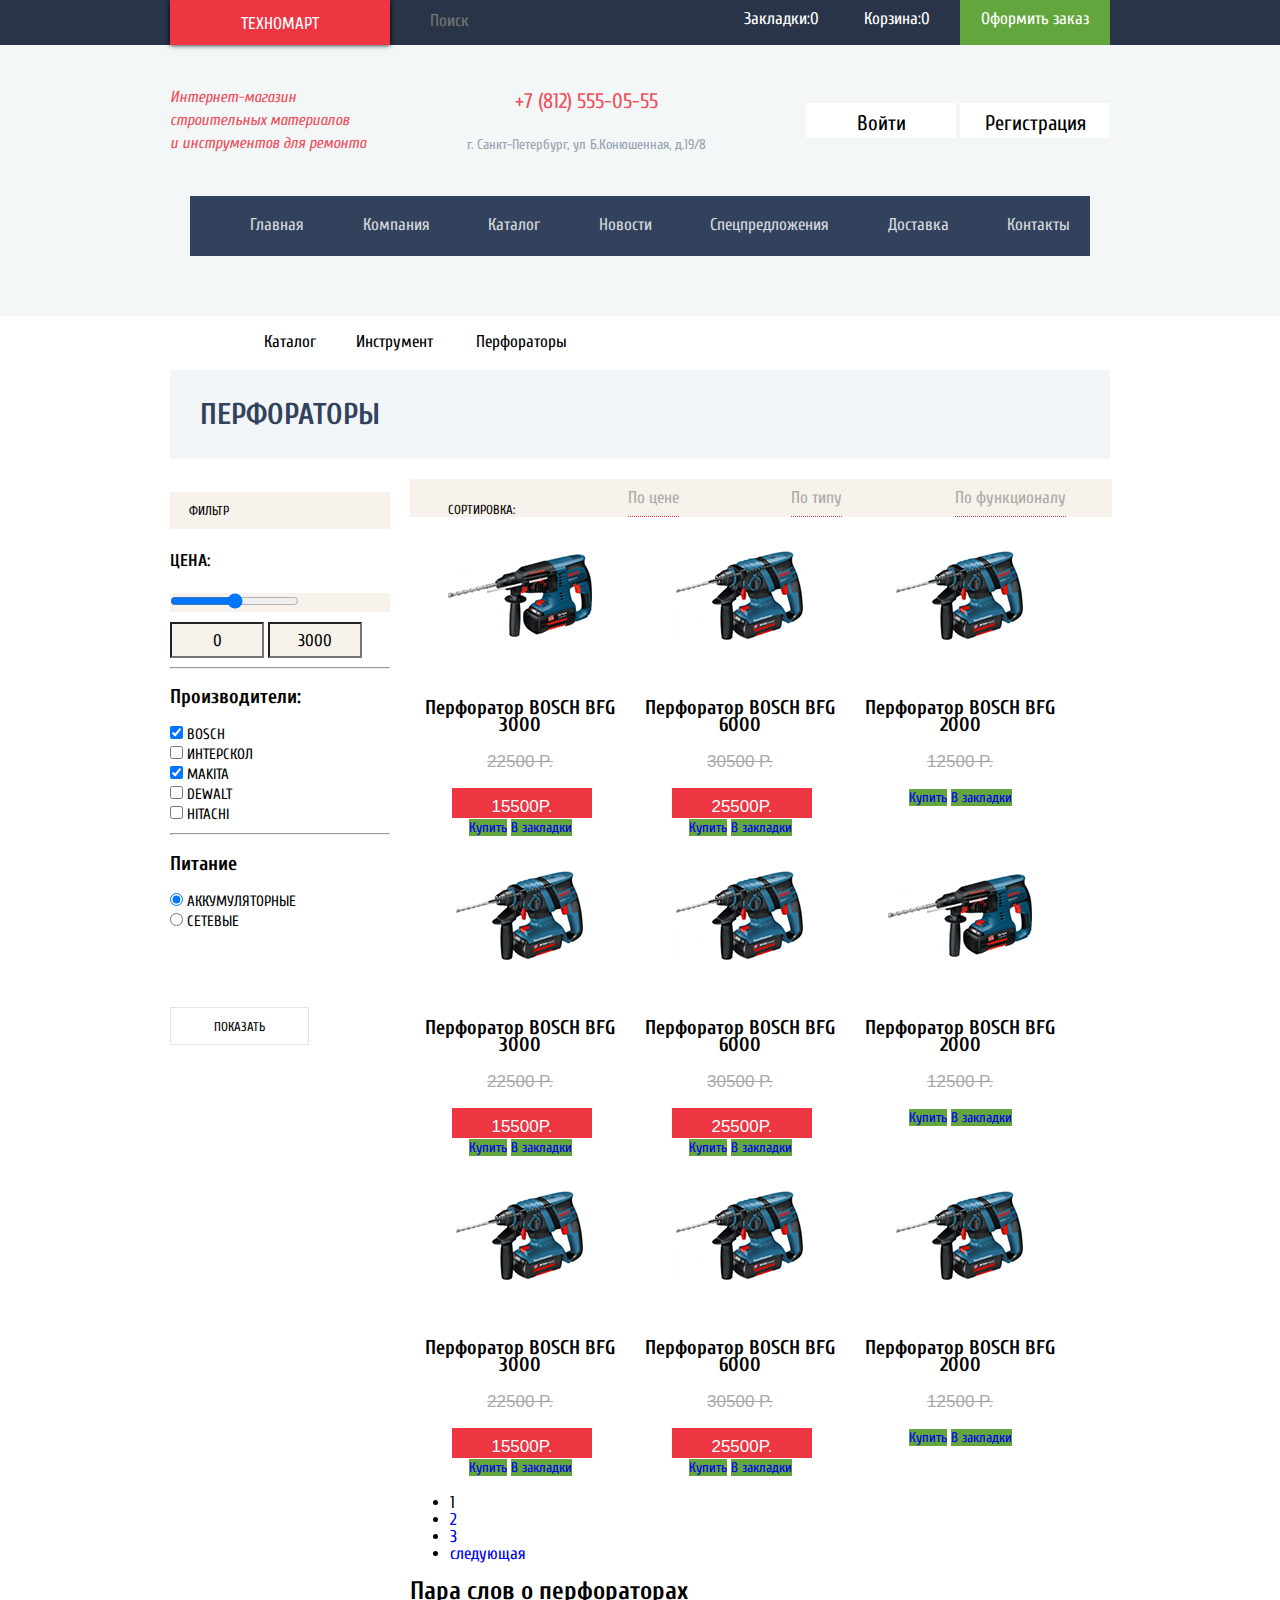
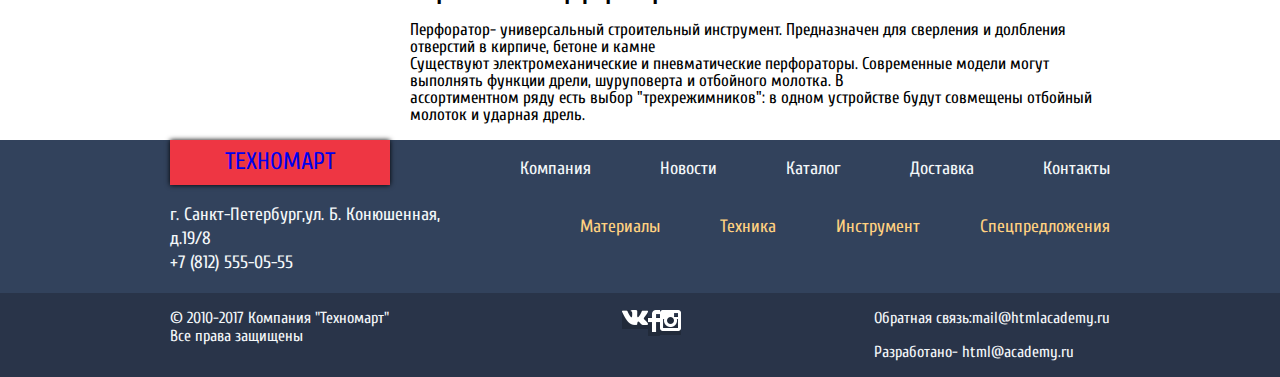
==== commit 157ce92e: "Update catalog.html" ====
--- a/catalog.html
+++ b/catalog.html
@@ -147,7 +147,7 @@
     </div>
     <div class="catalog-list">
       <div class="catalog-item">
-      <img class="catalog-item-picture" alt="item" src="img-new/Drill-second.png" width="218" height="159">
+      <img class="catalog-item-picture" alt="item" src="img/Drill-second.png" width="218" height="159">
       <h3 class="catalog-item-headline">Перфоратор BOSCH BFG 3000</h3>
       <p class="catalog-item-price">22500 P.</p>
       <a href="#" class="catalog-item-price-new">15500P.</a>
@@ -155,7 +155,7 @@
       <a href="#" class="visually-hidden-link-tab">В закладки</a>
     </div>
     <div class="catalog-item">
-      <img class="catalog-item-picture" alt="item" src="img-new/drill-fourth.png" width="218" height="159">
+      <img class="catalog-item-picture" alt="item" src="img/drill-fourth.png" width="218" height="159">
       <h3 class="catalog-item-headline">Перфоратор BOSCH BFG 6000</h3>
       <p class="catalog-item-price">30500 P.</p>
       <a href="#" class="catalog-item-price-new">25500P.</a>
@@ -163,14 +163,14 @@
       <a href="#" class="visually-hidden-link-tab">В закладки</a>
     </div>
     <div class="catalog-item-new">
-      <img class="catalog-item-picture" alt="item" src="img-new/Drill-third.png" width="218" height="159">
+      <img class="catalog-item-picture" alt="item" src="img/Drill-third.png" width="218" height="159">
       <h3 class="catalog-item-headline">Перфоратор BOSCH BFG 2000</h3>
       <p class="catalog-item-price">12500 P.</p>
       <a href="#" class="visually-hidden-link-buy">Купить</a>
       <a href="#" class="visually-hidden-link-tab">В закладки</a>
     </div>
     <div class="catalog-item">
-      <img class="catalog-item-picture" alt="item" src="img-new/drill-fourth.png" width="218" height="159">
+      <img class="catalog-item-picture" alt="item" src="img/drill-fourth.png" width="218" height="159">
       <h3 class="catalog-item-headline">Перфоратор BOSCH BFG 3000</h3>
       <p class="catalog-item-price">22500 P.</p>
       <a href="#" class="catalog-item-price-new">15500P.</a>
@@ -178,7 +178,7 @@
       <a href="#" class="visually-hidden-link-tab">В закладки</a>
     </div>
     <div class="catalog-item-new">
-      <img class="catalog-item-picture" alt="item" src="img-new/Drill-third.png" width="218" height="159">
+      <img class="catalog-item-picture" alt="item" src="img/Drill-third.png" width="218" height="159">
       <h3 class="catalog-item-headline">Перфоратор BOSCH BFG 6000</h3>
       <p class="catalog-item-price">30500 P.</p>
       <a href="#" class="catalog-item-price-new">25500P.</a>
@@ -186,14 +186,14 @@
       <a href="#" class="visually-hidden-link-tab">В закладки</a>
     </div>
     <div class="catalog-item">
-      <img class="catalog-item-picture" alt="item" src="img-new/Drill-second.png" width="218" height="159">
+      <img class="catalog-item-picture" alt="item" src="img/Drill-second.png" width="218" height="159">
       <h3 class="catalog-item-headline">Перфоратор BOSCH BFG 2000</h3>
       <p class="catalog-item-price">12500 P.</p>
       <a href="#" class="visually-hidden-link-buy">Купить</a>
       <a href="#" class="visually-hidden-link-tab">В закладки</a>
     </div>
     <div class="catalog-item-new">
-      <img class="catalog-item-picture" alt="item" src="img-new/drill-fourth.png" width="218" height="159">
+      <img class="catalog-item-picture" alt="item" src="img/drill-fourth.png" width="218" height="159">
       <h3 class="catalog-item-headline">Перфоратор BOSCH BFG 3000</h3>
       <p class="catalog-item-price">22500 P.</p>
       <a href="#" class="catalog-item-price-new">15500P.</a>
@@ -201,7 +201,7 @@
       <a href="#" class="visually-hidden-link-tab">В закладки</a>
     </div>
     <div class="catalog-item">
-      <img class="catalog-item-picture" alt="item" src="img-new/Drill-third.png" width="218" height="159">
+      <img class="catalog-item-picture" alt="item" src="img/Drill-third.png" width="218" height="159">
       <h3 class="catalog-item-headline">Перфоратор BOSCH BFG 6000</h3>
       <p class="catalog-item-price">30500 P.</p>
       <a href="#" class="catalog-item-price-new">25500P.</a>
@@ -209,7 +209,7 @@
       <a href="#" class="visually-hidden-link-tab">В закладки</a>
     </div>
     <div class="catalog-item">
-      <img class="catalog-item-picture" alt="item" src="img-new/drill-fourth.png" width="218" height="159">
+      <img class="catalog-item-picture" alt="item" src="img/drill-fourth.png" width="218" height="159">
       <h3 class="catalog-item-headline">Перфоратор BOSCH BFG 2000</h3>
       <p class="catalog-item-price">12500 P.</p>
       <a href="#" class="visually-hidden-link-buy">Купить</a>
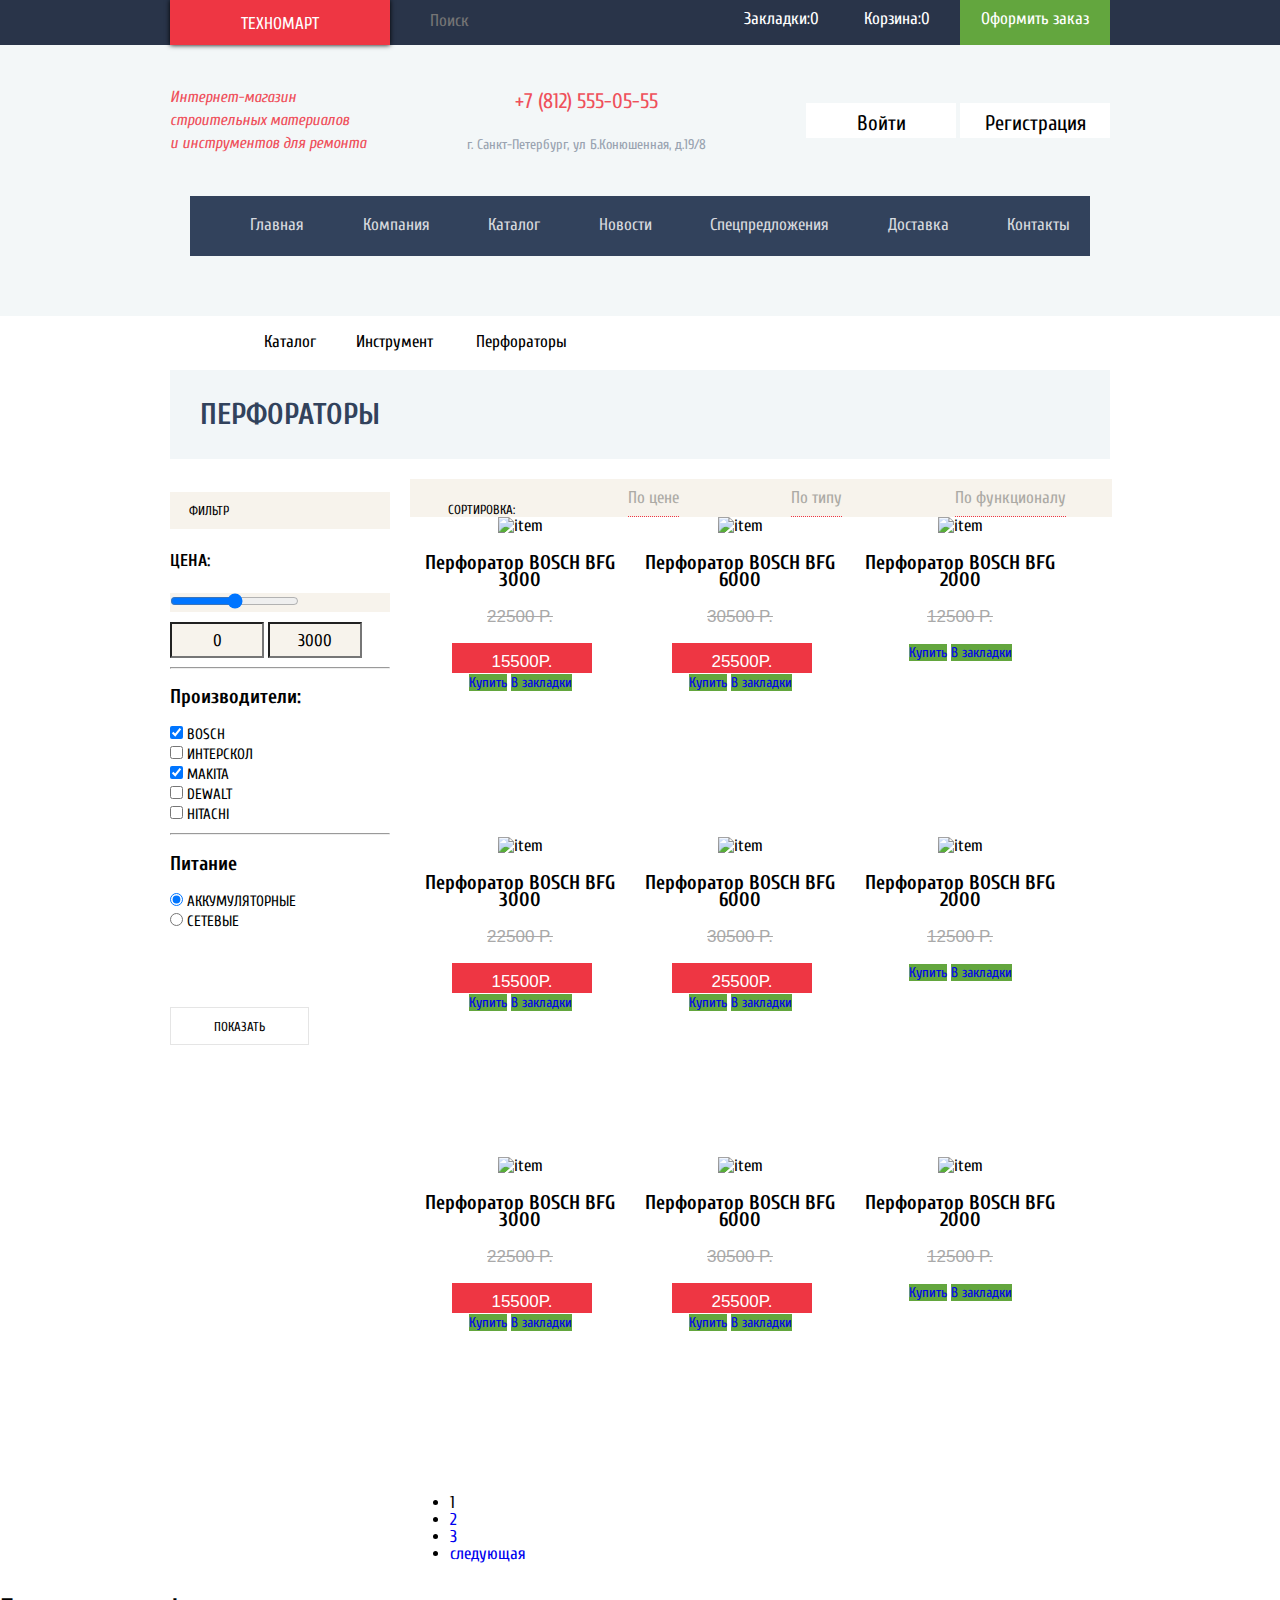
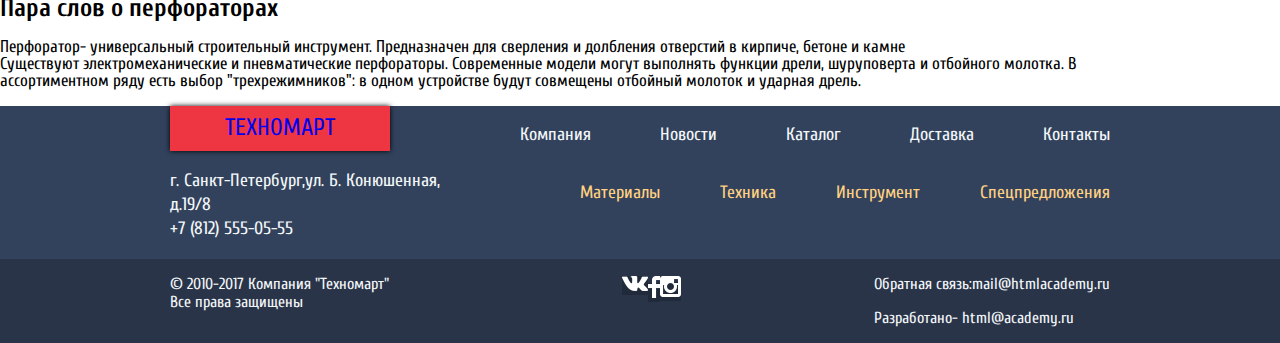
==== commit 9891dcc7: "Update catalog.html" ====
--- a/catalog.html
+++ b/catalog.html
@@ -90,45 +90,45 @@
     <div class="filter-checkbox-block">
       <h3 class="filter-checkbox-producers">Производители:</h3>
     <div class="filter-checkbox">
-      <form action="" method="post">
+      <form action="/" method="post">
       <input type="checkbox" class="checkbox" id="Bosch" checked>
       <label for="Bosch">Bosch</label>
       </form>
     </div>
     <div class="filter-checkbox">
-     <form action="" method="post">
+     <form action="/" method="post">
       <input type="checkbox" class="checkbox" id="interskol" >
       <label for="interskol">Интерскол</label>
       </form>
     </div>
     <div class="filter-checkbox">
-      <form action="" method="post">
+      <form action="/" method="post">
       <input type="checkbox" class="checkbox" id="makita" checked>
       <label for="makita">Makita</label>
       </form>
     </div>
     <div class="filter-checkbox">
-      <form action="" method="post">
+      <form action="/" method="post">
       <input type="checkbox" class="checkbox" id="Dewalt">
       <label for="Dewalt">Dewalt</label>
       </form>
     </div>
     <div class="filter-checkbox">
-     <form action="" method="post">
+     <form action="/" method="post">
       <input type="checkbox" class="checkbox" id="Hitachi">
       <label for="Hitachi">Hitachi</label><hr>
       </form>
     </div>
     </div>
     <div class="filter-radio-block">
-     <form action="" method="post"></form>
+     <form action="/" method="post"></form>
       <h3 class="filter-radio-headline">Питание</h3>
       <div class="filter-radio">
         <input type="radio" name="radio-button" class="filter-radio-button" id="accumulator" checked>
         <label for="accumulator">Аккумуляторные</label>
       </div>
       <div class="filter-radio">
-       <form action="" method="post">
+       <form action="/" method="post">
         <input type="radio" name="radio-button" class="filter-radio-button" id="net">
         <label for="net">Сетевые</label>
         </form>
@@ -147,7 +147,7 @@
     </div>
     <div class="catalog-list">
       <div class="catalog-item">
-      <img class="catalog-item-picture" alt="item" src="img/Drill-second.png" width="218" height="159">
+      <img class="catalog-item-picture" alt="item" src="img-new/Drill-second.png" width="218" height="159">
       <h3 class="catalog-item-headline">Перфоратор BOSCH BFG 3000</h3>
       <p class="catalog-item-price">22500 P.</p>
       <a href="#" class="catalog-item-price-new">15500P.</a>
@@ -155,7 +155,7 @@
       <a href="#" class="visually-hidden-link-tab">В закладки</a>
     </div>
     <div class="catalog-item">
-      <img class="catalog-item-picture" alt="item" src="img/drill-fourth.png" width="218" height="159">
+      <img class="catalog-item-picture" alt="item" src="img-new/drill-fourth.png" width="218" height="159">
       <h3 class="catalog-item-headline">Перфоратор BOSCH BFG 6000</h3>
       <p class="catalog-item-price">30500 P.</p>
       <a href="#" class="catalog-item-price-new">25500P.</a>
@@ -163,14 +163,14 @@
       <a href="#" class="visually-hidden-link-tab">В закладки</a>
     </div>
     <div class="catalog-item-new">
-      <img class="catalog-item-picture" alt="item" src="img/Drill-third.png" width="218" height="159">
+      <img class="catalog-item-picture" alt="item" src="img-new/Drill-third.png" width="218" height="159">
       <h3 class="catalog-item-headline">Перфоратор BOSCH BFG 2000</h3>
       <p class="catalog-item-price">12500 P.</p>
       <a href="#" class="visually-hidden-link-buy">Купить</a>
       <a href="#" class="visually-hidden-link-tab">В закладки</a>
     </div>
     <div class="catalog-item">
-      <img class="catalog-item-picture" alt="item" src="img/drill-fourth.png" width="218" height="159">
+      <img class="catalog-item-picture" alt="item" src="img-new/drill-fourth.png" width="218" height="159">
       <h3 class="catalog-item-headline">Перфоратор BOSCH BFG 3000</h3>
       <p class="catalog-item-price">22500 P.</p>
       <a href="#" class="catalog-item-price-new">15500P.</a>
@@ -178,7 +178,7 @@
       <a href="#" class="visually-hidden-link-tab">В закладки</a>
     </div>
     <div class="catalog-item-new">
-      <img class="catalog-item-picture" alt="item" src="img/Drill-third.png" width="218" height="159">
+      <img class="catalog-item-picture" alt="item" src="img-new/Drill-third.png" width="218" height="159">
       <h3 class="catalog-item-headline">Перфоратор BOSCH BFG 6000</h3>
       <p class="catalog-item-price">30500 P.</p>
       <a href="#" class="catalog-item-price-new">25500P.</a>
@@ -186,14 +186,14 @@
       <a href="#" class="visually-hidden-link-tab">В закладки</a>
     </div>
     <div class="catalog-item">
-      <img class="catalog-item-picture" alt="item" src="img/Drill-second.png" width="218" height="159">
+      <img class="catalog-item-picture" alt="item" src="img-new/Drill-second.png" width="218" height="159">
       <h3 class="catalog-item-headline">Перфоратор BOSCH BFG 2000</h3>
       <p class="catalog-item-price">12500 P.</p>
       <a href="#" class="visually-hidden-link-buy">Купить</a>
       <a href="#" class="visually-hidden-link-tab">В закладки</a>
     </div>
     <div class="catalog-item-new">
-      <img class="catalog-item-picture" alt="item" src="img/drill-fourth.png" width="218" height="159">
+      <img class="catalog-item-picture" alt="item" src="img-new/drill-fourth.png" width="218" height="159">
       <h3 class="catalog-item-headline">Перфоратор BOSCH BFG 3000</h3>
       <p class="catalog-item-price">22500 P.</p>
       <a href="#" class="catalog-item-price-new">15500P.</a>
@@ -201,7 +201,7 @@
       <a href="#" class="visually-hidden-link-tab">В закладки</a>
     </div>
     <div class="catalog-item">
-      <img class="catalog-item-picture" alt="item" src="img/Drill-third.png" width="218" height="159">
+      <img class="catalog-item-picture" alt="item" src="img-new/Drill-third.png" width="218" height="159">
       <h3 class="catalog-item-headline">Перфоратор BOSCH BFG 6000</h3>
       <p class="catalog-item-price">30500 P.</p>
       <a href="#" class="catalog-item-price-new">25500P.</a>
@@ -209,7 +209,7 @@
       <a href="#" class="visually-hidden-link-tab">В закладки</a>
     </div>
     <div class="catalog-item">
-      <img class="catalog-item-picture" alt="item" src="img/drill-fourth.png" width="218" height="159">
+      <img class="catalog-item-picture" alt="item" src="img-new/drill-fourth.png" width="218" height="159">
       <h3 class="catalog-item-headline">Перфоратор BOSCH BFG 2000</h3>
       <p class="catalog-item-price">12500 P.</p>
       <a href="#" class="visually-hidden-link-buy">Купить</a>
@@ -224,13 +224,15 @@
       <li class="pagination-item"><a href="#">следующая</a></li>
     </ul>
   </div>
+  </div>
+  </div>
+  </div>
+  <section class="category-info">
   <div class="puncher-block">
       <h2 class="puncher-headline">Пара слов о перфораторах</h2>
       <p class="puncher-text">Перфоратор- универсальный строительный инструмент. Предназначен для сверления и долбления отверстий в кирпиче, бетоне и камне <br> Существуют электромеханические и пневматические перфораторы. Современные модели могут выполнять функции дрели, шуруповерта и отбойного молотка. B <br> ассортиментном ряду есть выбор "трехрежимников": в одном устройстве будут совмещены отбойный молоток и ударная дрель.</p>
-    </div>
-  </div>
-  </div>
-  </div>
+  </div>
+  </section>
 </main>
   <footer class="main-footer">
   <section class="top-footer">
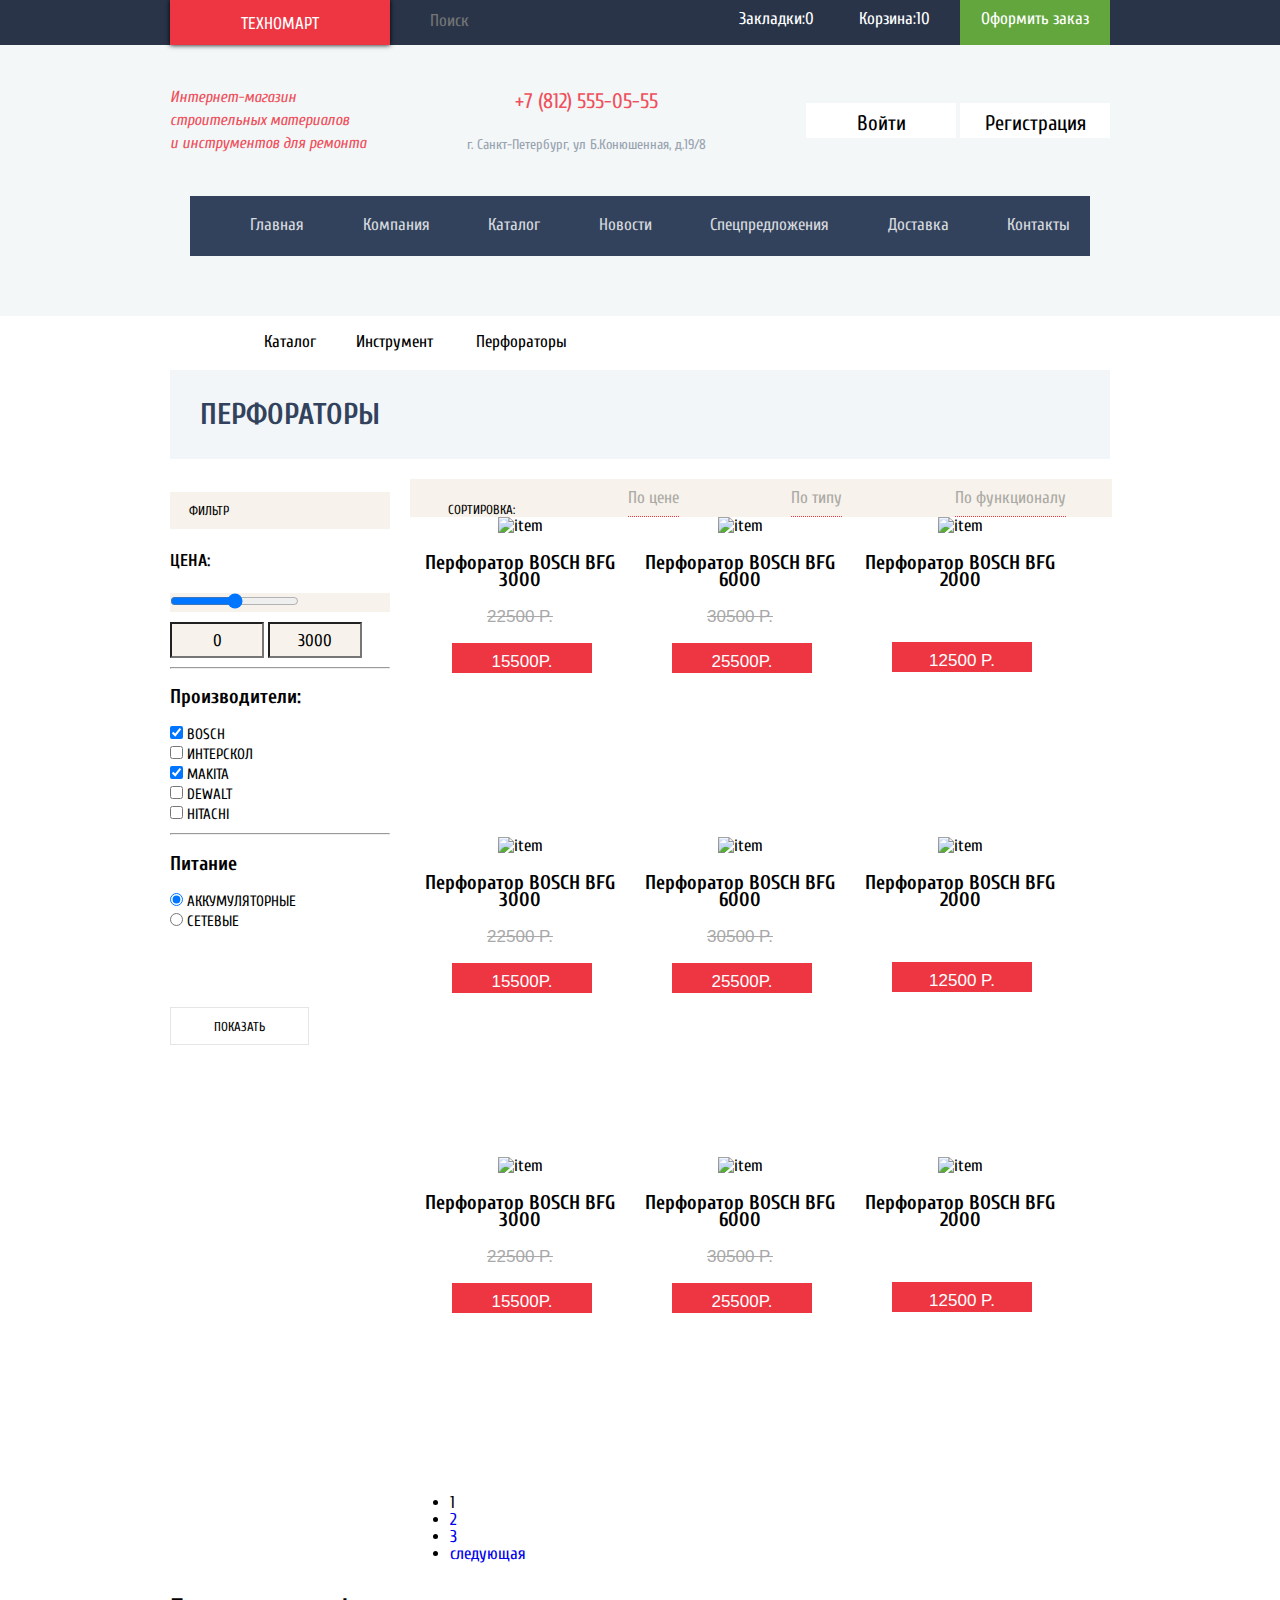
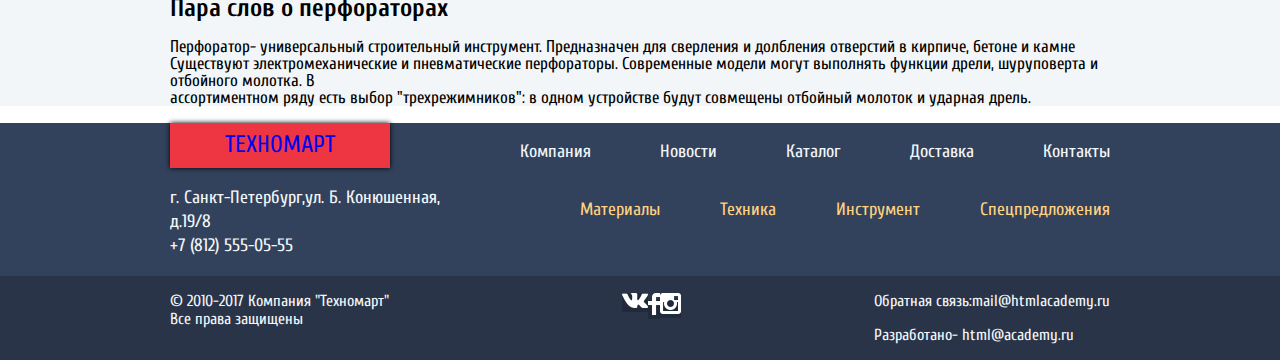
==== commit 35f15f45: "Update catalog.html" ====
--- a/catalog.html
+++ b/catalog.html
@@ -21,14 +21,14 @@
       </form>
       </div>
     </div>
-      <div class="tab-container backet-tab">
+      <div class="tab-container bucket-tab">
         <a href="#" class="tab-link">Закладки:0</a>
       </div>
-      <div class="backet-container">
-        <a href="#" class="bucket-link">Корзина:0</a>
-      </div>
-      <div class="order-container backet-tab">
-        <a href="#" class="order-link">Оформить заказ</a>
+      <div class="bucket-container">
+        <a href="#" class="bucket-link bucket-link-new">Корзина:10</a>
+      </div>
+      <div class="order-container bucket-tab">
+        <a href="#" class="order-link order-link-new">Оформить заказ</a>
       </div>
       </div>
     </div>
@@ -147,73 +147,94 @@
     </div>
     <div class="catalog-list">
       <div class="catalog-item">
-      <img class="catalog-item-picture" alt="item" src="img-new/Drill-second.png" width="218" height="159">
-      <h3 class="catalog-item-headline">Перфоратор BOSCH BFG 3000</h3>
-      <p class="catalog-item-price">22500 P.</p>
-      <a href="#" class="catalog-item-price-new">15500P.</a>
-      <a href="#" class="visually-hidden-link-buy">Купить</a>
-      <a href="#" class="visually-hidden-link-tab">В закладки</a>
-    </div>
+        <img class="catalog-item-picture" alt="item" src="img-new/Drill-second.png" width="218" height="159">
+        <h3 class="catalog-item-headline">Перфоратор BOSCH BFG 3000</h3>
+        <p class="catalog-item-price">22500 P.</p>
+        <a href="#" class="catalog-item-price-new">15500P.</a>
+        <div class="catalog-item-hover">
+          <a href="#" class="visually-hidden-link-buy">Купить</a>
+          <a href="#" class="visually-hidden-link-tab">В закладки</a>
+        </div>
+      </div>
     <div class="catalog-item">
       <img class="catalog-item-picture" alt="item" src="img-new/drill-fourth.png" width="218" height="159">
       <h3 class="catalog-item-headline">Перфоратор BOSCH BFG 6000</h3>
       <p class="catalog-item-price">30500 P.</p>
       <a href="#" class="catalog-item-price-new">25500P.</a>
-      <a href="#" class="visually-hidden-link-buy">Купить</a>
-      <a href="#" class="visually-hidden-link-tab">В закладки</a>
+        <div class="catalog-item-hover">
+          <a href="#" class="visually-hidden-link-buy">Купить</a>
+          <a href="#" class="visually-hidden-link-tab">В закладки</a>
+        </div>
     </div>
     <div class="catalog-item-new">
       <img class="catalog-item-picture" alt="item" src="img-new/Drill-third.png" width="218" height="159">
       <h3 class="catalog-item-headline">Перфоратор BOSCH BFG 2000</h3>
-      <p class="catalog-item-price">12500 P.</p>
-      <a href="#" class="visually-hidden-link-buy">Купить</a>
-      <a href="#" class="visually-hidden-link-tab">В закладки</a>
+      <p class="catalog-item-price-opacity">-</p>
+      <p class="catalog-item-price-new">12500 P.</p>
+        <div class="catalog-item-hover-new">
+          <a href="#" class="visually-hidden-link-buy">Купить</a>
+          <a href="#" class="visually-hidden-link-tab">В закладки</a>
+        </div>
     </div>
     <div class="catalog-item">
       <img class="catalog-item-picture" alt="item" src="img-new/drill-fourth.png" width="218" height="159">
       <h3 class="catalog-item-headline">Перфоратор BOSCH BFG 3000</h3>
       <p class="catalog-item-price">22500 P.</p>
       <a href="#" class="catalog-item-price-new">15500P.</a>
-      <a href="#" class="visually-hidden-link-buy">Купить</a>
-      <a href="#" class="visually-hidden-link-tab">В закладки</a>
+        <div class="catalog-item-hover">
+          <a href="#" class="visually-hidden-link-buy">Купить</a>
+          <a href="#" class="visually-hidden-link-tab">В закладки</a>
+        </div>
     </div>
     <div class="catalog-item-new">
       <img class="catalog-item-picture" alt="item" src="img-new/Drill-third.png" width="218" height="159">
       <h3 class="catalog-item-headline">Перфоратор BOSCH BFG 6000</h3>
       <p class="catalog-item-price">30500 P.</p>
       <a href="#" class="catalog-item-price-new">25500P.</a>
-      <a href="#" class="visually-hidden-link-buy">Купить</a>
-      <a href="#" class="visually-hidden-link-tab">В закладки</a>
+        <div class="catalog-item-hover-new">
+          <a href="#" class="visually-hidden-link-buy">Купить</a>
+          <a href="#" class="visually-hidden-link-tab">В закладки</a>
+        </div>
     </div>
     <div class="catalog-item">
       <img class="catalog-item-picture" alt="item" src="img-new/Drill-second.png" width="218" height="159">
       <h3 class="catalog-item-headline">Перфоратор BOSCH BFG 2000</h3>
-      <p class="catalog-item-price">12500 P.</p>
-      <a href="#" class="visually-hidden-link-buy">Купить</a>
-      <a href="#" class="visually-hidden-link-tab">В закладки</a>
+      <p class="catalog-item-price-opacity">-</p>
+      <p class="catalog-item-price-new">12500 P.</p>
+        <div class="catalog-item-hover">
+          <a href="#" class="visually-hidden-link-buy">Купить</a>
+          <a href="#" class="visually-hidden-link-tab">В закладки</a>
+        </div>
     </div>
     <div class="catalog-item-new">
       <img class="catalog-item-picture" alt="item" src="img-new/drill-fourth.png" width="218" height="159">
       <h3 class="catalog-item-headline">Перфоратор BOSCH BFG 3000</h3>
       <p class="catalog-item-price">22500 P.</p>
       <a href="#" class="catalog-item-price-new">15500P.</a>
-      <a href="#" class="visually-hidden-link-buy">Купить</a>
-      <a href="#" class="visually-hidden-link-tab">В закладки</a>
+        <div class="catalog-item-hover-new">
+          <a href="#" class="visually-hidden-link-buy">Купить</a>
+          <a href="#" class="visually-hidden-link-tab">В закладки</a>
+        </div>
     </div>
     <div class="catalog-item">
       <img class="catalog-item-picture" alt="item" src="img-new/Drill-third.png" width="218" height="159">
       <h3 class="catalog-item-headline">Перфоратор BOSCH BFG 6000</h3>
       <p class="catalog-item-price">30500 P.</p>
       <a href="#" class="catalog-item-price-new">25500P.</a>
-      <a href="#" class="visually-hidden-link-buy">Купить</a>
-      <a href="#" class="visually-hidden-link-tab">В закладки</a>
+        <div class="catalog-item-hover">
+          <a href="#" class="visually-hidden-link-buy">Купить</a>
+          <a href="#" class="visually-hidden-link-tab">В закладки</a>
+        </div>
     </div>
     <div class="catalog-item">
       <img class="catalog-item-picture" alt="item" src="img-new/drill-fourth.png" width="218" height="159">
       <h3 class="catalog-item-headline">Перфоратор BOSCH BFG 2000</h3>
-      <p class="catalog-item-price">12500 P.</p>
-      <a href="#" class="visually-hidden-link-buy">Купить</a>
-      <a href="#" class="visually-hidden-link-tab">В закладки</a>
+      <p class="catalog-item-price-opacity">-</p>
+      <p class="catalog-item-price-new">12500 P.</p>
+        <div class="catalog-item-hover">
+          <a href="#" class="visually-hidden-link-buy">Купить</a>
+          <a href="#" class="visually-hidden-link-tab">В закладки</a>
+        </div>
     </div>
   </div>
   <div class="pagination-list-container">
@@ -221,7 +242,7 @@
       <li class="pagination-item pagination-item-current">1</li>
       <li class="pagination-item"><a href="#">2</a></li>
       <li class="pagination-item"><a href="#">3</a></li>
-      <li class="pagination-item"><a href="#">следующая</a></li>
+      <li class="pagination-item pagination-item-next"><a href="#">следующая</a></li>
     </ul>
   </div>
   </div>
--- a/css/style.css
+++ b/css/style.css
@@ -902,39 +902,45 @@
   text-transform: uppercase;
 }
 
-.paginator-list {
-  list-style: none;
-}
-
-
-
-
-
-
-
-
-
-
-
-
-
-
-
-
-
-
-
-
-
-
-
-
-
-
-
-
-
-
-
-
-
+.category-info {
+  background-color: #f2f6f8;
+}
+
+.puncher-block {
+  width:940px;
+  margin: 0 auto;
+}
+
+
+
+
+
+
+
+
+
+
+
+
+
+
+
+
+
+
+
+
+
+
+
+
+
+
+
+
+
+
+
+
+
+
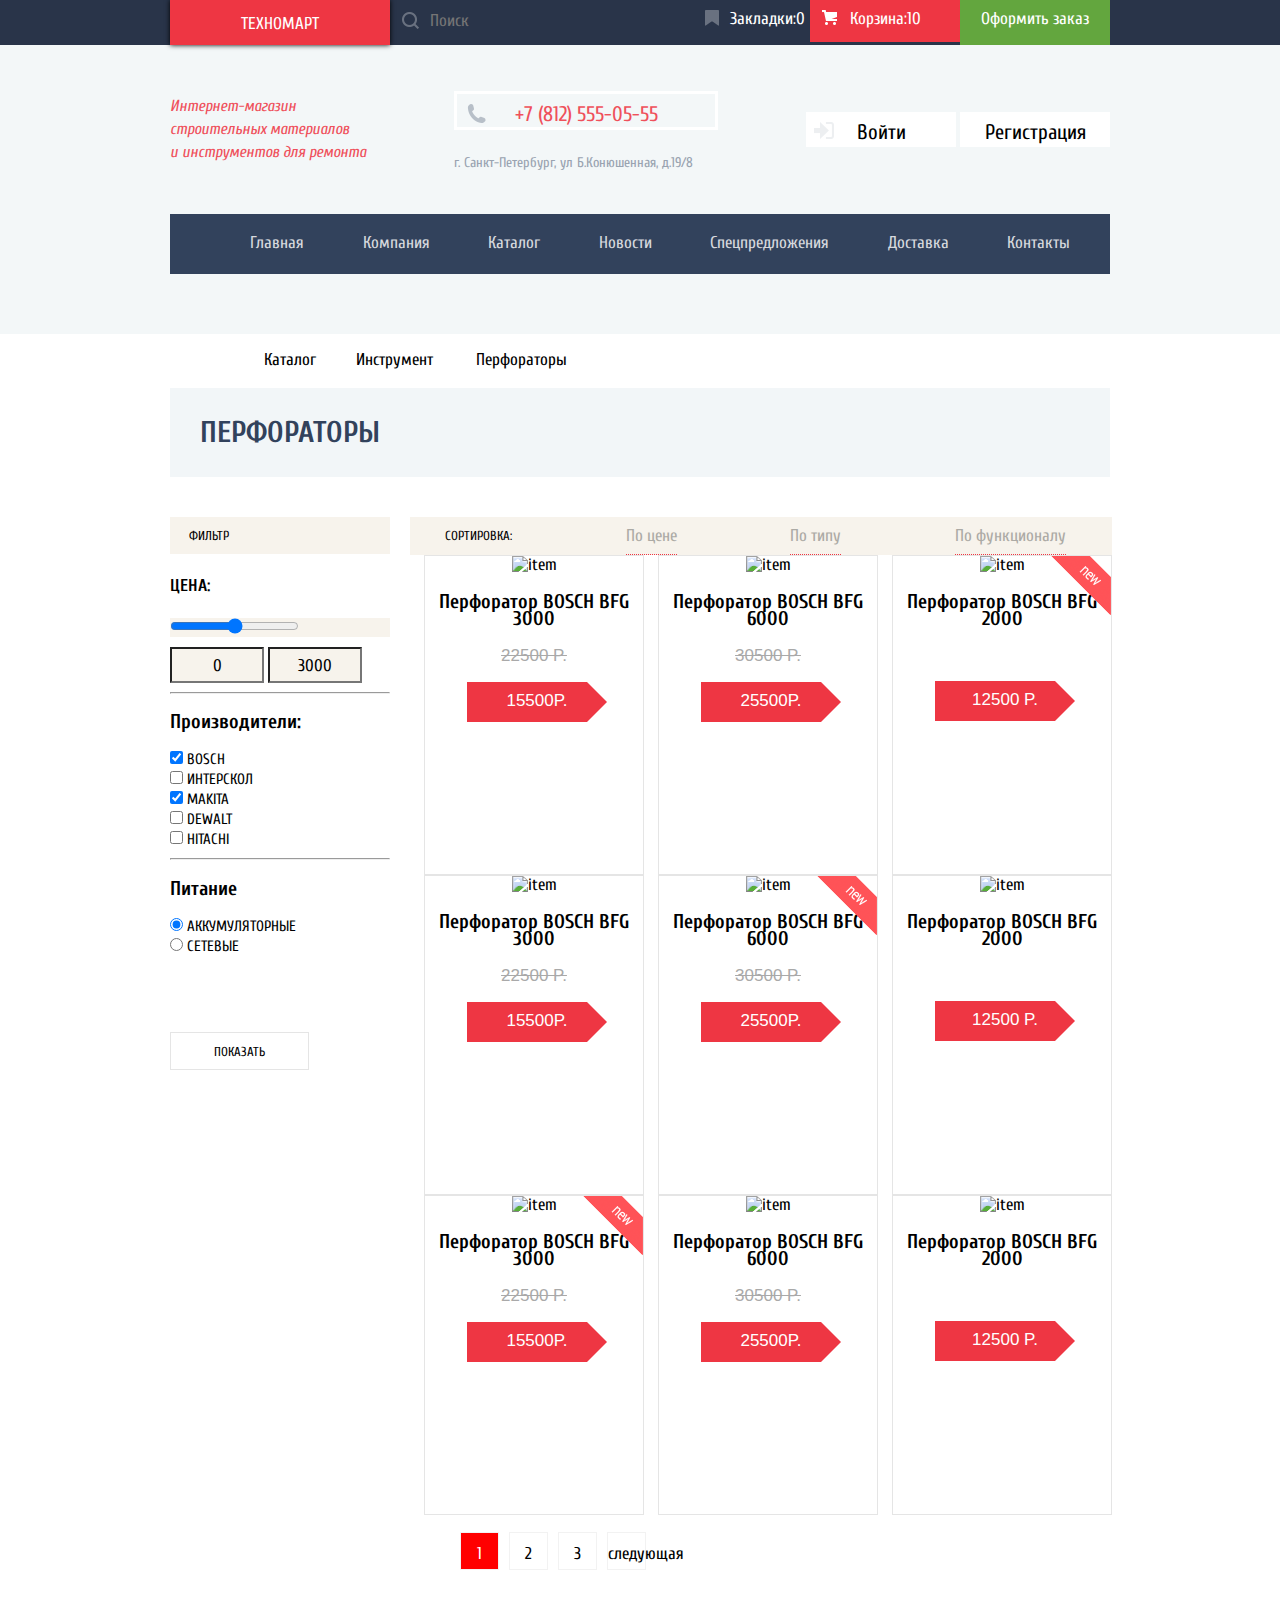
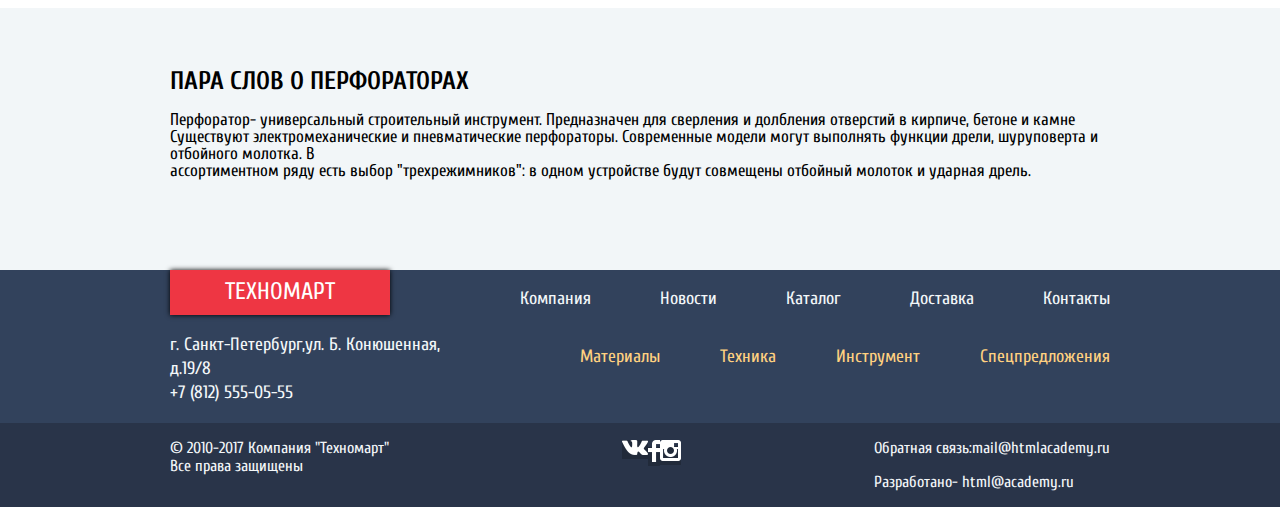
==== commit 793aa132: "Update catalog.html" ====
--- a/catalog.html
+++ b/catalog.html
@@ -166,12 +166,12 @@
           <a href="#" class="visually-hidden-link-tab">В закладки</a>
         </div>
     </div>
-    <div class="catalog-item-new">
+    <div class="catalog-item catalog-item-new">
       <img class="catalog-item-picture" alt="item" src="img-new/Drill-third.png" width="218" height="159">
       <h3 class="catalog-item-headline">Перфоратор BOSCH BFG 2000</h3>
       <p class="catalog-item-price-opacity">-</p>
       <p class="catalog-item-price-new">12500 P.</p>
-        <div class="catalog-item-hover-new">
+        <div class="catalog-item-hover">
           <a href="#" class="visually-hidden-link-buy">Купить</a>
           <a href="#" class="visually-hidden-link-tab">В закладки</a>
         </div>
@@ -186,12 +186,12 @@
           <a href="#" class="visually-hidden-link-tab">В закладки</a>
         </div>
     </div>
-    <div class="catalog-item-new">
+    <div class="catalog-item catalog-item-new">
       <img class="catalog-item-picture" alt="item" src="img-new/Drill-third.png" width="218" height="159">
       <h3 class="catalog-item-headline">Перфоратор BOSCH BFG 6000</h3>
       <p class="catalog-item-price">30500 P.</p>
       <a href="#" class="catalog-item-price-new">25500P.</a>
-        <div class="catalog-item-hover-new">
+        <div class="catalog-item-hover">
           <a href="#" class="visually-hidden-link-buy">Купить</a>
           <a href="#" class="visually-hidden-link-tab">В закладки</a>
         </div>
@@ -206,12 +206,12 @@
           <a href="#" class="visually-hidden-link-tab">В закладки</a>
         </div>
     </div>
-    <div class="catalog-item-new">
+    <div class="catalog-item catalog-item-new">
       <img class="catalog-item-picture" alt="item" src="img-new/drill-fourth.png" width="218" height="159">
       <h3 class="catalog-item-headline">Перфоратор BOSCH BFG 3000</h3>
       <p class="catalog-item-price">22500 P.</p>
       <a href="#" class="catalog-item-price-new">15500P.</a>
-        <div class="catalog-item-hover-new">
+        <div class="catalog-item-hover">
           <a href="#" class="visually-hidden-link-buy">Купить</a>
           <a href="#" class="visually-hidden-link-tab">В закладки</a>
         </div>
--- a/css/style.css
+++ b/css/style.css
@@ -16,6 +16,11 @@
   text-decoration: none;
 }
 
+img {
+  max-width: 100%;
+  height: auto;
+}
+
 .header-logo-container {
   width:220px;
   height:45px;
@@ -29,6 +34,10 @@
   
 }
 
+.header-logo-container a {
+  color: white;
+}
+
 .header-search {
   position:relative;
 }
@@ -41,6 +50,18 @@
   background: transparent;
 }
 
+.header-search::before  {
+  content: "";
+  width: 26px;
+  height: 21px;
+  position: absolute;
+  left: 12px;
+  bottom: 7px;
+  background-image: url("../img/icon-search.png");
+  background-repeat: no-repeat;
+  background-position: 0 0;
+}
+
 .header-search input:hover {
   outline: none;
 }
@@ -63,7 +84,7 @@
 }
 
 .tab-container a:active,
-.backet-container a:active
+.bucket-container a:active
 {
   background-color: #518534;
 }
@@ -72,24 +93,65 @@
   background-color: #518534;
 }
 
-.order-container {
+.order-link {
   background-color: #63a63e;
   width: 150px;
   height: 45px;
   text-align: center;
   padding-top:10px;
-  margin-left:30px;
+  margin-left:0px;
+  display:block;
+
 }
 
 .bucket-link {
   display:block;
-  margin-left:45px;
   padding-top:10px;
+  width: 150px;
+  height: 45px;
+  text-align: center;
+  position: relative;
+}
+
+.bucket-link::before {
+  content: "";
+  width: 26px;
+  height: 21px;
+  position: absolute;
+  left: 12px;
+  background-image: url("../img/cart-icon.png");
+  background-repeat: no-repeat;
+  background-position: 0 0;
+}
+
+.order-container {
+  margin-left: 0px;
+}
+
+.bucket-link-new {
+  display: block;
+  width: 150px;
+  height: 42px;
+  background-color: #ee3643;
+  margin-right: 0;
 }
 
 .tab-link {
   display:block;
   padding-top:10px;
+  padding-left: 40px;
+  position: relative;
+}
+
+.tab-link::before {
+  content: "";
+  width: 26px;
+  height: 21px;
+  left:15px;
+  position: absolute;
+  background-image:url("../img/icon-bookmark.png");
+  background-repeat: no-repeat;
+  background-position: 0 0;
 }
 
 .middle-header {
@@ -101,8 +163,31 @@
   padding-bottom:25px;
 }
 
+.header-address {
+  color: #657285;
+}
+
 .header-phone {
   text-align:center;
+  border: 3px solid white;
+  display: block;
+  width: 264px;
+  height: 39px;
+  text-align: center;
+  padding-top: 10px;
+  padding-bottom: 10px;
+  position: relative;
+}
+
+.header-phone::before  {
+  content: "";
+  width: 26px;
+  height: 21px;
+  position: absolute;
+  left: 10px;
+  background-image: url("../img/icon-phone.png");
+  background-repeat: no-repeat;
+  background-position: 0 0;
 }
 
 .middle-header-center {
@@ -141,8 +226,6 @@
   padding-top:10px;
 }
 
-
-
 .header-user-block a:hover {
 color:#f0515c;
 }
@@ -151,9 +234,11 @@
   padding-bottom:60px;
 }
 
-.bot-header-list {
-  display: inline-block;
+.bot-header-menu {
+  display: flex;
   background-color: #32425c;
+  width: 940px;
+  margin: 0 auto;
 }
 
 .bot-header-list li {
@@ -183,6 +268,25 @@
   font-size: 17px;
   line-height: 17px;
   color: #d6d9de;
+}
+
+.btn-enter {
+  display:block;
+  width: 122px;
+  height: 44px;
+  position: relative;
+}
+
+.btn-enter::before  {
+  content: "";
+  width: 26px;
+  height: 21px;
+  position: absolute;
+  left: 8px;
+  background-image: url("../img/icon-login.png");
+  background-repeat: no-repeat;
+  background-position: 0 0;
+
 }
 
 .catalog-headline {
@@ -190,7 +294,25 @@
   font-size: 24px;
   line-height: 30px;
   margin-left:20px;
-  margin-top:0;
+  margin-top: 0px;
+  padding-top: 20px;
+  position: relative;
+}
+
+.catalog-headline-new {
+  position: relative;
+}
+
+.catalog-headline-new::after {
+  content: "";
+  width: 78px;
+  height: 63px;
+  position: absolute;
+  right: -17px;
+  top:0px;
+  background-image: url("../img/flag.png");
+  background-repeat: no-repeat;
+  background-position: 0 0;
 }
 
 .catalog-banner {
@@ -221,7 +343,102 @@
 }
 
 .catalog-link {
-  background-color:#e5e5e5;
+  height: 37px;
+  width: 135px;
+  padding-left: 23px;
+  padding-top: 12px;
+  color: #fdf9f2;
+  position: relative;
+  display: block;
+}
+
+.catalog-banner-container {
+  width: 135px;
+  height: 38px;
+  margin-left: 25px;
+  margin-bottom: 22px;
+}
+
+.materials-container {
+  background-color: #e5ac40;
+}
+
+.tools-container {
+  background-color: #35a9cc;
+}
+
+.machines-container {
+  background-color: #c682c2;
+}
+
+.sales-container {
+  background-color: #80c180;
+}
+
+.del-container {
+  background-color: #e5ac40 ;
+}
+
+/* иконки блоков */
+.catalog-icon-first::after {
+  content: "";
+  width: 44px;
+  height: 65px;
+  position: absolute;
+  right: -100px;
+  top:-35px;
+  background-image: url("../img/icon-1.png");
+  background-repeat: no-repeat;
+  background-position: 0 0;
+}
+
+.catalog-icon-second::after {
+  content: "";
+  width: 75px;
+  height: 61px;
+  position: absolute;
+  right: -120px;
+  top:-35px;
+  background-image: url("../img/icon-2.png");
+  background-repeat: no-repeat;
+  background-position: 0 0;
+}
+
+.catalog-icon-third::after {
+  content: "";
+  width: 78px;
+  height: 62px;
+  position: absolute;
+  right: -120px;
+  top:-35px;
+  background-image: url("../img/icon-3.png");
+  background-repeat: no-repeat;
+  background-position: 0 0;
+}
+
+
+.catalog-icon-fourth::after {
+  content: "";
+  width: 59px;
+  height: 72px;
+  position: absolute;
+  right: -110px;
+  top:-40px;
+  background-image: url("../img/icon-4.png");
+  background-repeat: no-repeat;
+  background-position: 0 0;
+}
+
+.catalog-icon-fifth::after {
+  content: "";
+  width: 78px;
+  height: 63px;
+  position: absolute;
+  right: -120px;
+  top:-40px;
+  background-image: url("../img/icon-5.png");
+  background-repeat: no-repeat;
+  background-position: 0 0;
 }
 
 .catalog-link a:hover {
@@ -240,7 +457,13 @@
 
 .btn-open-catalog {
   background-color: #ee3643;
-  display:none;
+  position: absolute;
+  display: block;
+  width: 195px;
+  height: 38px;
+  color: white;
+  padding-left: 50px;
+  padding-top: 12px;
 }
 
 .btn-open-catalog a:hover {
@@ -251,19 +474,25 @@
   background-color: #ba2732;
 }
 
+.slider-text  {
+  font-size: 18px;
+  line-height: 24px;
+  position: absolute;
+  color: white;
+}
 
 .slider-headline  {
   font-size: 36px;
   line-height: 36px;
-  display:none;
-}
-
-.slider-text  {
-  font-size: 18px;
-  line-height: 24px;
-  display:none;
-}
-
+  position: absolute;
+  color: white;
+  display: block;
+  
+}
+
+.slider-item {
+  position: relative;
+}
 
 .slider-item-visually-hidden {
   display: none;
@@ -315,12 +544,16 @@
 .catalog-item,
 .catalog-item-new {
   text-align: center;
+  border: 1px solid #e5e5e5;
+  margin-left: 14px;
 }
 
 .catalog-item-headline h3 {
   font-family: "PTSans", Arial, sans-serif;
   font-size: 18px;
   line-height: 20px;
+  width: 219px;
+  height: 317px;
 }
 
 .catalog-item-price {
@@ -337,20 +570,29 @@
   line-height: 18px;
   display:block;
   width:140px;
-  height:30px;
+  height:40px;
   background-color: #ee3643;
   text-align: center;
   color:#ffffff;
   padding-top:10px;
   margin-left:42px;
+  position: relative;
+  padding-bottom: 20px;
 }
 
 .catalog-item-price-opacity {
   color:#ffffff;
 }
 
-.catalog-item-hover {
-  display:none;
+.catalog-item-price-new::after {
+  content:"";
+  position:absolute;
+  top:0;
+  right:-20px;
+  width:0;
+  height:0;
+  border:20px solid white;
+  border-left-color:#ee3643;
 }
 
 .catalog-item,
@@ -360,57 +602,93 @@
   height:320px;
 }
 
+.catalog-item-new {
+  position: relative;
+}
+
+.catalog-item {
+  position: relative;
+}
+
+.catalog-item-new::after {
+  content: "";
+  width: 60px;
+  height: 59px;
+  position: absolute;
+  right: 0px;
+  top:0px;
+  background-image: url("../img/flag.png");
+  background-repeat: no-repeat;
+  background-position: 0 0;
+}
+
+/* ссылки в карточках товара */
+
+.visually-hidden-link-buy,
+.visually-hidden-link-tab {
+  display:block;
+  width:129px;
+  margin:0 auto;
+  margin-bottom:7px;
+  padding:7px 0;
+  border:3px solid #63a63e;
+  border-bottom-color:#367315; 
+  background-color:#63a63e;
+  color:white;
+  font-size:14px;
+  font-weight:normal;
+  font-family:"Cuprum", sans-serif;
+  line-height:18px;
+  text-decoration:none;
+  text-transform:uppercase;
+  border-radius:3px;
+}
+
+.visually-hidden-link-tab {
+  color:#32425c;
+  background:white;
+  border-bottom-color:#63a63e;
+}
+
+.catalog-item-hover {
+  display: none;
+}
+
 .catalog-item:hover .catalog-item-hover {
   display: block;
 }
 
-.catalog-item-hover-new {
-  display:none;
-}
-
-.catalog-item-new:hover .catalog-item-hover-new {
-  display: block;
-}
-
-.visually-hidden-link-buy {
-  background-color:#63a63e;
-  font-size:14px;
-  line-height:18px;
-}
-
-.visually-hidden-link-buy:hover {
-  background-color:#5fbb2d;
-  font-size:14px;
-  line-height:18px;
-}
-
-.visually-hidden-link-buy:active {
-  background-color:#518534;
-  font-size:14px;
-  line-height:18px;
-}
-
-.visually-hidden-link-tab {
-  background-color:#63a63e;
-  font-size:14px;
-  line-height:18px;
-}
-
-.visually-hidden-link-tab:hover {
-  background-color:#5fbb2d;
-  font-size:14px;
-  line-height:18px;
-}
-
-.visually-hidden-link-tab:active {
-  background-color:#518534;
-  font-size:14px;
-  line-height:18px;
-}
- 
+.catalog-item-hover {
+  position:absolute;
+  top:0;
+  left:0;
+  width:218px;
+  height:88px;
+  padding:40px 0;
+  background-color:rgba(255,255,255,0.9);
+  z-index:10;
+}
+/* end */
 
 .producers-list li {
   list-style: none;
+}
+
+.producers-list-item {
+  display: block;
+  border: 1px solid black;
+  width: 220px;
+  height: 145px;
+  width:220px;
+  height:145px;
+  text-align:center;
+  border: 1px solid #eaeaea;
+  margin-bottom: 20px;
+}
+
+.producers-list-link {
+  display: block;
+  height: 145px;
 }
 
 .producers-container-headline {
@@ -433,13 +711,6 @@
   width: 254px;
   height: 39px;
   
-}
-
-
-.producers-list-item  {
-  width:220px;
-  height:145px;
-  text-align:center;
 }
 
 .producers-list {
@@ -483,7 +754,15 @@
 }
 
 .service-tab-item-active {
+  display: flex;
+}
+
+.service-tab-item-active {
   display:block;
+}
+
+.services-discription {
+  display: flex;
 }
 
 .service-button {
@@ -602,6 +881,7 @@
   color: #f3f7f9;
 }
 
+
 .social-button {
   background-color:#212a3a;
 }
@@ -636,6 +916,7 @@
 
 .tab-container {
   margin-left:auto;
+  width: 120px;
 }
 
 .middle-header {
@@ -677,7 +958,6 @@
   justify-content:space-between;
 }
 
-
 .features-center {
   width:940px;
   margin: 0 auto;
@@ -695,14 +975,15 @@
   width:940px;
   margin-right:auto;
   margin-left:auto;
+  height: 417px;
 }
 
 .producers-list {
   display: flex;
   flex-wrap:wrap;
   justify-content:space-between;
-  
-}
+}
+
 
 .bestseller-container {
   display:flex;
@@ -712,6 +993,12 @@
 .producers-container {
   display:flex;
   justify-content:space-between;
+}
+
+.service-container-flex {
+  display: flex;
+  justify-content: space-between;
+  align-items: flex-start;
 }
 
 .top-footer-container {
@@ -807,11 +1094,16 @@
   padding-left:30px;
 }
 
+.sort-block {
+  margin-top: 20px;
+}
+
 .catalog-header-block {
   background-color: #f2f6f8;
   height:89px;
   margin-bottom:20px;
 }
+
 .filter-text {
   font-size:13px;
   line-height:18px;
@@ -823,6 +1115,11 @@
   padding-left:19px;
   color: #000000;
   padding-top: 10px;
+  margin-top:0;
+}
+
+.filter-block {
+  margin-top:20px;
 }
 
 .filter-price-text {
@@ -896,14 +1193,51 @@
 }
 
 .sort-text {
-  margin-left:38px;
+  margin-left:35px;
   font-size: 13px;
-  line-height: 36px;
-  text-transform: uppercase;
+  line-height: 18px;
+  text-transform: uppercase;
+  margin-top: 0px;
+  margin-bottom: 0px;
+  padding-top: 10px;
 }
 
 .category-info {
   background-color: #f2f6f8;
+  height: 262px;
+}
+
+.pagination-list {
+  list-style: none;
+  display:flex;
+}
+
+.pagination-item {
+  display: block;
+  height: 38px;
+  width: 39px;
+  border: 1px solid #f2f2f2;
+  text-align: center;
+  padding-top: 12px;
+  margin-left: 10px;
+}
+
+.pagination-item-current {
+  background-color: red;
+  color: white;
+}
+
+.paginator-item-next {
+  width: 140px;
+  height: 38px;
+}
+
+.pagination-item a{
+  color: black;
+}
+
+.pagintion-item {
+  display:flex;
 }
 
 .puncher-block {
@@ -911,36 +1245,46 @@
   margin: 0 auto;
 }
 
-
-
-
-
-
-
-
-
-
-
-
-
-
-
-
-
-
-
-
-
-
-
-
-
-
-
-
-
-
-
-
-
-
+.puncher-headline {
+  text-transform: uppercase;
+  padding-top: 65px;
+}
+
+.puncher-text {
+  padding-bottom: 75px;
+}
+
+
+
+
+
+
+
+
+
+
+
+
+
+
+
+
+
+
+
+
+
+
+
+
+
+
+
+
+
+
+
+
+
+
+
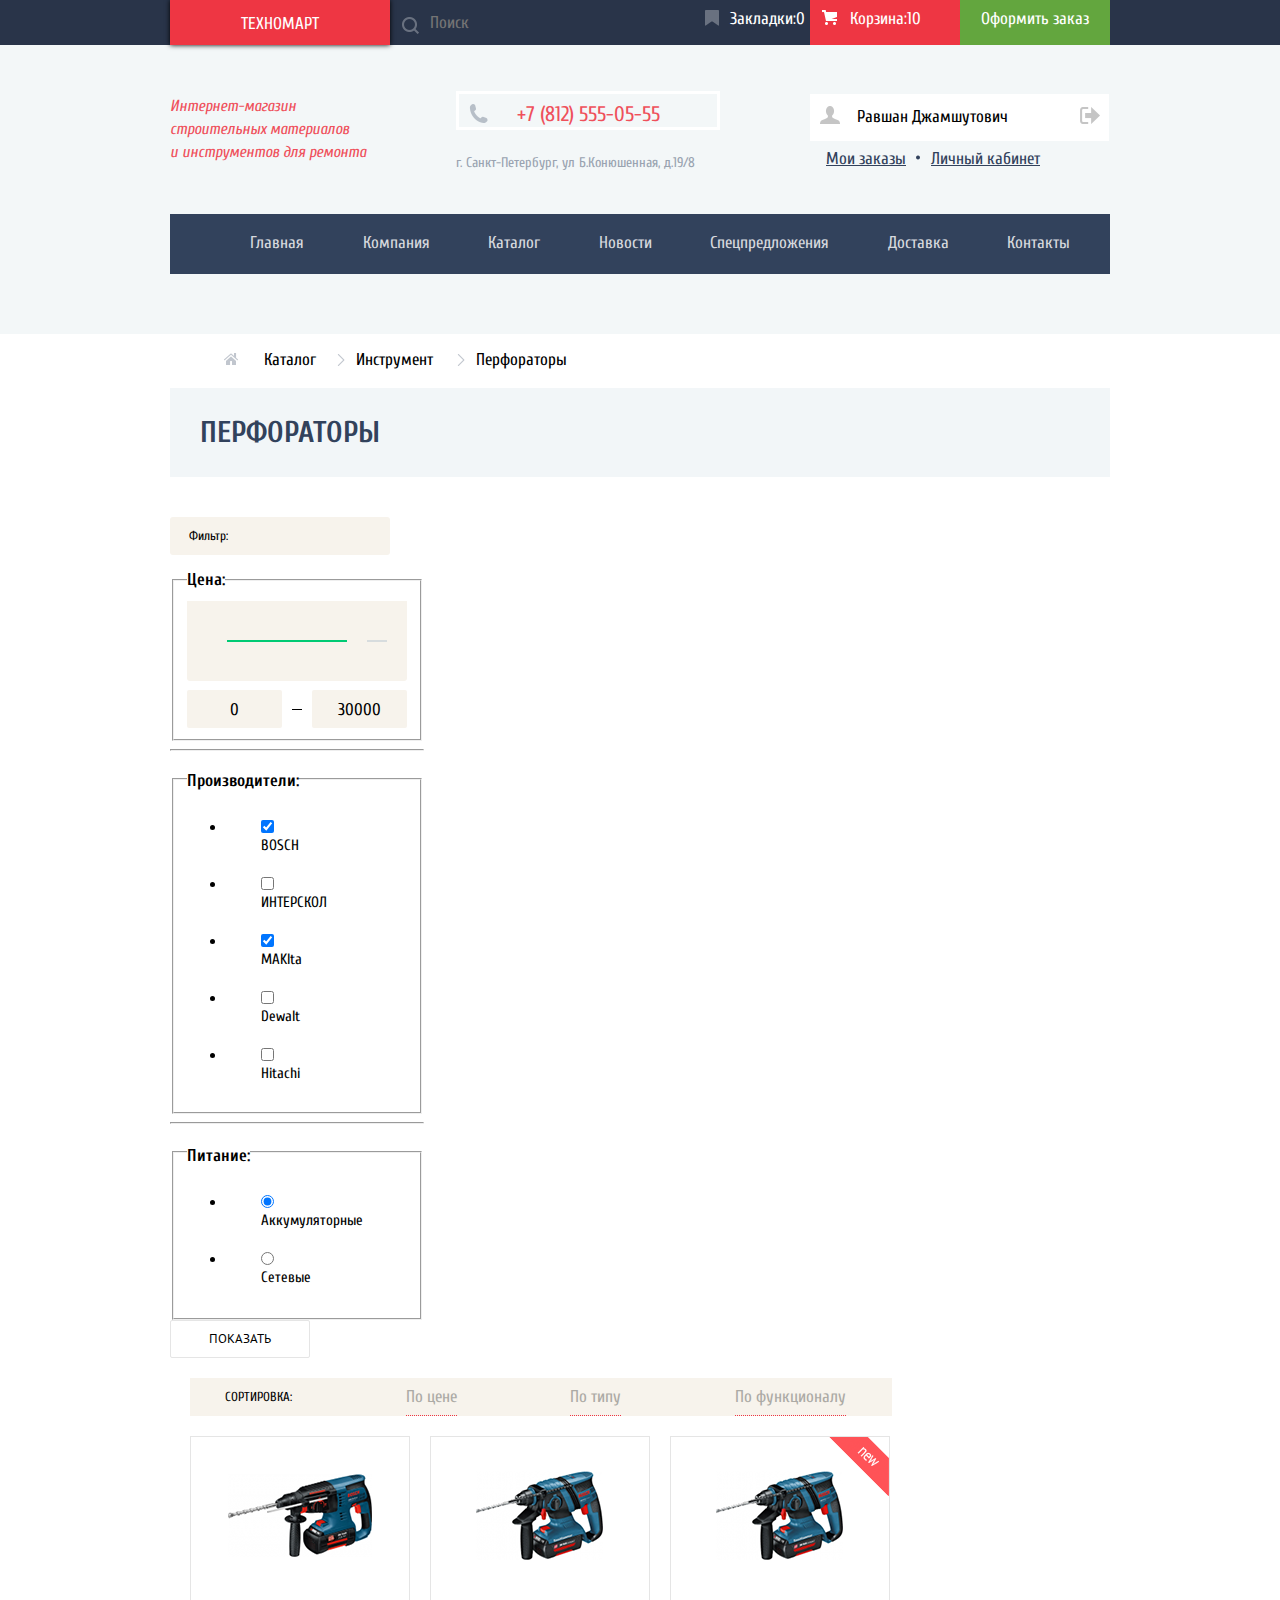
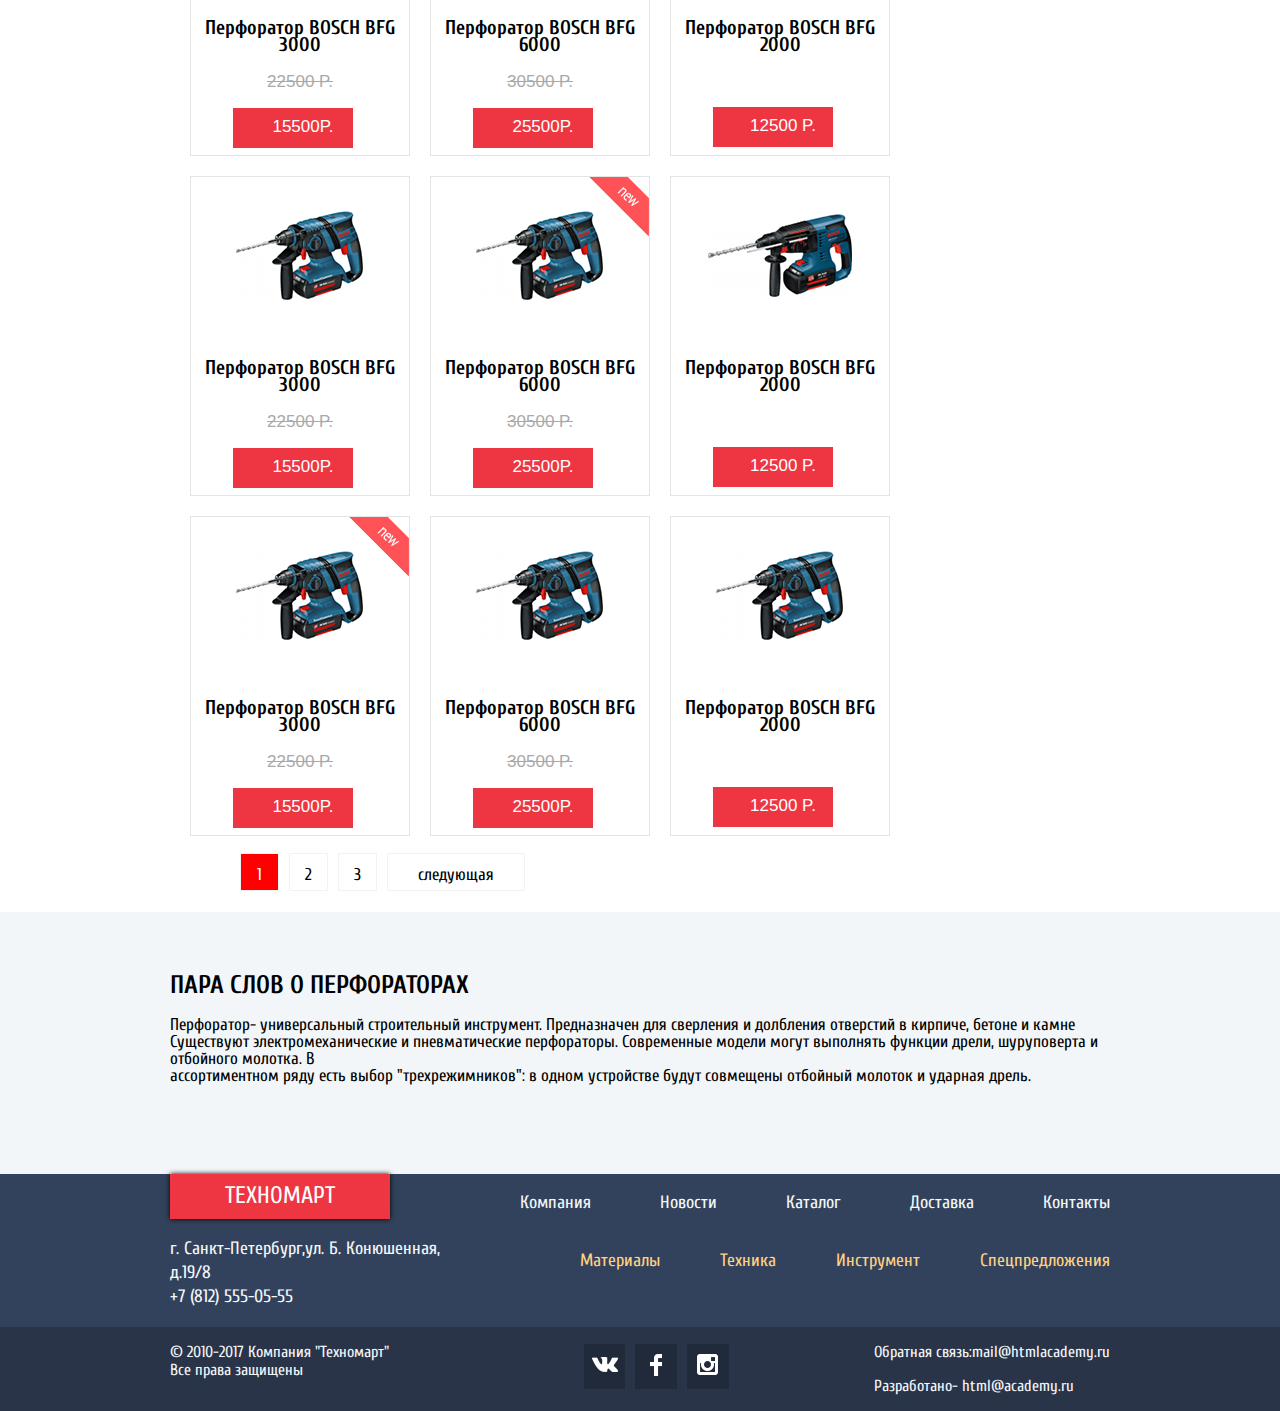
==== commit ad344132: "new" ====
--- a/catalog.html
+++ b/catalog.html
@@ -41,9 +41,10 @@
       <p class="header-phone">+7 (812) 555-05-55</p>
       <p class="header-address">г. Санкт-Петербург, ул Б.Конюшенная, д.19/8</p>
     </div>
-    <div class="header-user-block">
-      <a href="#" class="btn-enter">Войти</a>
-      <a href="#" class="btn-register">Регистрация</a>
+    <div class="user-container">
+      <a href="#" class="user">Равшан Джамшутович</a>
+      <a href="#" class="my-orders">Мои заказы</a>
+      <a href="#" class="personal-area">Личный кабинет</a>
     </div>
     </div>
     </div>
@@ -76,66 +77,66 @@
   </div>
   <div class="filter-catalog-container">
   <div class="filter-block">
-      <p class="filter-text">Фильтр</p>
-    <div class="filter-price">
-      <h3 class="filter-price-text">Цена:</h3>
-      <div class="filter-range">
-        <input type="range" min="0" max="30000">
-      </div>
-      <div class="filter-range-outup">
-        <input  class="filter-range-output-form" type="text" value="0">
-        <input class="filter-range-output-form" type="text" value="3000"><hr>
-      </div>
-    </div>
-    <div class="filter-checkbox-block">
-      <h3 class="filter-checkbox-producers">Производители:</h3>
-    <div class="filter-checkbox">
-      <form action="/" method="post">
-      <input type="checkbox" class="checkbox" id="Bosch" checked>
-      <label for="Bosch">Bosch</label>
-      </form>
-    </div>
-    <div class="filter-checkbox">
-     <form action="/" method="post">
-      <input type="checkbox" class="checkbox" id="interskol" >
-      <label for="interskol">Интерскол</label>
-      </form>
-    </div>
-    <div class="filter-checkbox">
-      <form action="/" method="post">
-      <input type="checkbox" class="checkbox" id="makita" checked>
-      <label for="makita">Makita</label>
-      </form>
-    </div>
-    <div class="filter-checkbox">
-      <form action="/" method="post">
-      <input type="checkbox" class="checkbox" id="Dewalt">
-      <label for="Dewalt">Dewalt</label>
-      </form>
-    </div>
-    <div class="filter-checkbox">
-     <form action="/" method="post">
-      <input type="checkbox" class="checkbox" id="Hitachi">
-      <label for="Hitachi">Hitachi</label><hr>
-      </form>
-    </div>
-    </div>
-    <div class="filter-radio-block">
-     <form action="/" method="post"></form>
-      <h3 class="filter-radio-headline">Питание</h3>
-      <div class="filter-radio">
-        <input type="radio" name="radio-button" class="filter-radio-button" id="accumulator" checked>
-        <label for="accumulator">Аккумуляторные</label>
-      </div>
-      <div class="filter-radio">
-       <form action="/" method="post">
-        <input type="radio" name="radio-button" class="filter-radio-button" id="net">
-        <label for="net">Сетевые</label>
-        </form>
-      </div>
-    </div>
-    <div class="btn-show-container">
-      <a href="#" class="btn-show">Показать</a>
+      <div class="h3-filter">
+              <h3>Фильтр:</h3>
+            </div>
+            <form class="filter" method="get" action="https://echo.htmlacademy.ru">
+              <fieldset class="price">
+                <legend class="price-legend">Цена:</legend>
+                <div class="price-range">
+                  <div class="round-button left-round-button"></div>
+                  <div class="green-line"></div>
+                  <div class="round-button right-round-button"></div>
+                  <div class="grey-line"></div>
+                </div>
+                <div class="min-max-numbers">
+                  <div class="min-value"><input type="number" value="0"></div>
+                  <div class="dash"></div>
+                  <div class="max-value"><input type="number" value="30000"></div>
+                </div>
+              </fieldset>
+              <hr>
+              <fieldset class="producers-filter">
+                <legend class="producers-legend">Производители:</legend>
+                <ul>
+                  <li class="filter-option">
+                    <input class="visually-hidden filter-input filter-input-checkbox" type="checkbox" name="bosch" id="filter-bosch" checked>
+                    <label for="filter-bosch">BOSCH</label>
+                  </li>
+                  <li class="filter-option">
+                    <input class="visually-hidden filter-input filter-input-checkbox" type="checkbox" name="interskol" id="filter-interskol">
+                    <label for="filter-interskol">ИНТЕРСКОЛ</label>
+                  </li>
+                  <li class="filter-option">
+                    <input class="visually-hidden filter-input filter-input-checkbox" type="checkbox" name="makita" id="filter-makita" checked>
+                    <label for="filter-makita">MAKIta</label>
+                  </li>
+                  <li class="filter-option">
+                    <input class="visually-hidden filter-input filter-input-checkbox" type="checkbox" name="dewalt" id="filter-dewalt">
+                    <label for="filter-dewalt">Dewalt</label>
+                  </li>
+                  <li class="filter-option">
+                    <input class="visually-hidden filter-input filter-input-checkbox" type="checkbox" name="hitachi" id="filter-hitachi">
+                    <label for="filter-hitachi">Hitachi</label>
+                  </li>
+                </ul>
+              </fieldset>
+              <hr>
+              <fieldset class="charging-type">
+              <legend class="charging-legend">Питание:</legend>
+              <ul>
+                <li class="filter-option">
+                  <input class="visually-hidden filter-input filter-input-radio" type="radio" name="charging-type-group" value="accumulator" id="filter-accumulator" checked>
+                  <label for="filter-accumulator">Аккумуляторные</label>
+                </li>
+                <li class="filter-option">
+                  <input class="visually-hidden filter-input filter-input-radio" type="radio" name="charging-type-group" value="electronetwork" id="filter-electronetwork">
+                  <label for="filter-electronetwork">Сетевые</label>
+                </li>
+              </ul>
+            </fieldset>
+            <button type="submit" class="filter-button">Показать</button>
+          </form>
     </div>
   </div>
   <div class="catalog-block">
@@ -147,7 +148,7 @@
     </div>
     <div class="catalog-list">
       <div class="catalog-item">
-        <img class="catalog-item-picture" alt="item" src="img-new/Drill-second.png" width="218" height="159">
+        <img class="catalog-item-picture" alt="item" src="img/Drill-second.png" width="218" height="159">
         <h3 class="catalog-item-headline">Перфоратор BOSCH BFG 3000</h3>
         <p class="catalog-item-price">22500 P.</p>
         <a href="#" class="catalog-item-price-new">15500P.</a>
@@ -157,7 +158,7 @@
         </div>
       </div>
     <div class="catalog-item">
-      <img class="catalog-item-picture" alt="item" src="img-new/drill-fourth.png" width="218" height="159">
+      <img class="catalog-item-picture" alt="item" src="img/drill-fourth.png" width="218" height="159">
       <h3 class="catalog-item-headline">Перфоратор BOSCH BFG 6000</h3>
       <p class="catalog-item-price">30500 P.</p>
       <a href="#" class="catalog-item-price-new">25500P.</a>
@@ -167,7 +168,7 @@
         </div>
     </div>
     <div class="catalog-item catalog-item-new">
-      <img class="catalog-item-picture" alt="item" src="img-new/Drill-third.png" width="218" height="159">
+      <img class="catalog-item-picture" alt="item" src="img/Drill-third.png" width="218" height="159">
       <h3 class="catalog-item-headline">Перфоратор BOSCH BFG 2000</h3>
       <p class="catalog-item-price-opacity">-</p>
       <p class="catalog-item-price-new">12500 P.</p>
@@ -177,7 +178,7 @@
         </div>
     </div>
     <div class="catalog-item">
-      <img class="catalog-item-picture" alt="item" src="img-new/drill-fourth.png" width="218" height="159">
+      <img class="catalog-item-picture" alt="item" src="img/drill-fourth.png" width="218" height="159">
       <h3 class="catalog-item-headline">Перфоратор BOSCH BFG 3000</h3>
       <p class="catalog-item-price">22500 P.</p>
       <a href="#" class="catalog-item-price-new">15500P.</a>
@@ -187,7 +188,7 @@
         </div>
     </div>
     <div class="catalog-item catalog-item-new">
-      <img class="catalog-item-picture" alt="item" src="img-new/Drill-third.png" width="218" height="159">
+      <img class="catalog-item-picture" alt="item" src="img/Drill-third.png" width="218" height="159">
       <h3 class="catalog-item-headline">Перфоратор BOSCH BFG 6000</h3>
       <p class="catalog-item-price">30500 P.</p>
       <a href="#" class="catalog-item-price-new">25500P.</a>
@@ -197,7 +198,7 @@
         </div>
     </div>
     <div class="catalog-item">
-      <img class="catalog-item-picture" alt="item" src="img-new/Drill-second.png" width="218" height="159">
+      <img class="catalog-item-picture" alt="item" src="img/Drill-second.png" width="218" height="159">
       <h3 class="catalog-item-headline">Перфоратор BOSCH BFG 2000</h3>
       <p class="catalog-item-price-opacity">-</p>
       <p class="catalog-item-price-new">12500 P.</p>
@@ -207,7 +208,7 @@
         </div>
     </div>
     <div class="catalog-item catalog-item-new">
-      <img class="catalog-item-picture" alt="item" src="img-new/drill-fourth.png" width="218" height="159">
+      <img class="catalog-item-picture" alt="item" src="img/drill-fourth.png" width="218" height="159">
       <h3 class="catalog-item-headline">Перфоратор BOSCH BFG 3000</h3>
       <p class="catalog-item-price">22500 P.</p>
       <a href="#" class="catalog-item-price-new">15500P.</a>
@@ -217,7 +218,7 @@
         </div>
     </div>
     <div class="catalog-item">
-      <img class="catalog-item-picture" alt="item" src="img-new/Drill-third.png" width="218" height="159">
+      <img class="catalog-item-picture" alt="item" src="img/Drill-third.png" width="218" height="159">
       <h3 class="catalog-item-headline">Перфоратор BOSCH BFG 6000</h3>
       <p class="catalog-item-price">30500 P.</p>
       <a href="#" class="catalog-item-price-new">25500P.</a>
@@ -227,7 +228,7 @@
         </div>
     </div>
     <div class="catalog-item">
-      <img class="catalog-item-picture" alt="item" src="img-new/drill-fourth.png" width="218" height="159">
+      <img class="catalog-item-picture" alt="item" src="img/drill-fourth.png" width="218" height="159">
       <h3 class="catalog-item-headline">Перфоратор BOSCH BFG 2000</h3>
       <p class="catalog-item-price-opacity">-</p>
       <p class="catalog-item-price-new">12500 P.</p>
--- a/css/style.css
+++ b/css/style.css
@@ -43,7 +43,7 @@
 }
 
 .header-search input {
-  height: 40px;
+  height: 45px;
   padding-left: 40px;
   font-size: 17px;
   border: none;
@@ -131,7 +131,7 @@
 .bucket-link-new {
   display: block;
   width: 150px;
-  height: 42px;
+  height: 45px;
   background-color: #ee3643;
   margin-right: 0;
 }
@@ -193,6 +193,87 @@
 .middle-header-center {
   background-color: #f3f7f8;
 }
+
+/*middle header catalog*/
+
+.user-container {
+  display: flex;
+  width: 300px;
+  height: 72px;
+  flex-wrap: wrap;
+  justify-content: space-between;
+}
+
+.user {
+  display: block;
+  width: 299px;
+  height: 47px;
+  background-color: #ffffff;
+  padding: 14px 68px 14px 47px;
+  color: #000000;
+  position: relative;
+}
+
+.user::before {
+  content: "";
+  position: absolute;
+  top:12px;
+  left:10px;
+  width: 20px;
+  height: 18px;
+  background-image: url("../img/icon-user.png");
+  background-repeat: no-repeat;
+  background-position: 0 0;
+  color: #c5c5c5;
+}
+
+.user::after {
+  content: "";
+  position: absolute;
+  top:13px;
+  left:270px;
+  width: 20px;
+  height: 17px;
+  background-image: url("../img/icon-logout.png");
+  background-repeat: no-repeat;
+  background-position: 0 0;
+  color: #c5c5c5;
+}
+
+.my-orders {
+  display: block;
+  margin-left: 16px;
+}
+
+.personal-area {
+  display: block;
+  margin-right: 70px;
+  position: relative;
+  
+}
+
+.personal-area::before {
+  content: "";
+  position: absolute;
+  top:5px;
+  left: -15px;
+  width: 4px;
+  height: 5px;
+  background-image: url("../img/punkt.png");
+  background-repeat: no-repeat;
+  background-position: 0 0;
+  color: #c5c5c5;
+}
+
+
+.my-orders,
+.personal-area {
+  color: #32425c;
+  margin-top: 9px;
+  text-decoration: underline;
+}
+
+/*middle header catalog end*/
 
 .header-slogan {
   font-style: italic;
@@ -464,6 +545,8 @@
   color: white;
   padding-left: 50px;
   padding-top: 12px;
+  top:205px;
+  left:25px;
 }
 
 .btn-open-catalog a:hover {
@@ -477,21 +560,33 @@
 .slider-text  {
   font-size: 18px;
   line-height: 24px;
-  position: absolute;
   color: white;
+  margin: 0px;
+  padding-left: 20px;
 }
 
 .slider-headline  {
   font-size: 36px;
   line-height: 36px;
-  position: absolute;
   color: white;
-  display: block;
-  
+  margin:0px;
+  padding-top: 26px;
+  padding-left: 20px;
 }
 
 .slider-item {
   position: relative;
+}
+
+.slider-list {
+  position: relative;
+}
+
+.slider-discription {
+  position: absolute;
+  width: 619px;
+  height: 103px;
+  background-color: rgba(0,0,0, 0.3)
 }
 
 .slider-item-visually-hidden {
@@ -500,6 +595,34 @@
 
 .slider-controls-dots {
 display:none;
+}
+
+.slider-discription {
+  position
+}
+
+.slider-text::before {
+  content: "";
+  width: 59px;
+  height: 72px;
+  position: absolute;
+  left: 24px;
+  top:114px;
+  background-image: url("../img/icon-left.png");
+  background-repeat: no-repeat;
+  background-position: 0 0;
+}
+
+.slider-text::after {
+  content: "";
+  width: 59px;
+  height: 72px;
+  position: absolute;
+  left: 577px;
+  top:114px;
+  background-image: url("../img/icon-right.png");
+  background-repeat: no-repeat;
+  background-position: 0 0;
 }
 
 .bestseller-container-headline {
@@ -592,7 +715,7 @@
   width:0;
   height:0;
   border:20px solid white;
-  border-left-color:#ee3643;
+
 }
 
 .catalog-item,
@@ -600,15 +723,18 @@
   display:block;
   width: 220px;
   height:320px;
-}
-
-.catalog-item-new {
-  position: relative;
-}
-
-.catalog-item {
-  position: relative;
-}
+  margin-top: 20px;
+  position: relative;
+  margin-left: 0px;
+  margin-right: 20px;
+}
+
+.catalog-item:nth-child(3),
+.catalog-item:nth-child(6),
+.catalog-item:nth-child(9) {
+  margin-right: 0px;
+}
+
 
 .catalog-item-new::after {
   content: "";
@@ -676,19 +802,21 @@
 
 .producers-list-item {
   display: block;
-  border: 1px solid black;
   width: 220px;
   height: 145px;
   width:220px;
   height:145px;
   text-align:center;
-  border: 1px solid #eaeaea;
   margin-bottom: 20px;
 }
 
 .producers-list-link {
   display: block;
   height: 145px;
+}
+
+.producers-img {
+  border: 1px solid #eaeaea;
 }
 
 .producers-container-headline {
@@ -738,6 +866,13 @@
   font-size: 30px;
   line-height: 30px;
   text-transform: uppercase;
+  display: block;
+  padding-top: 66px;
+}
+
+.service-text {
+  padding-bottom: 77px;
+  margin-bottom: 0px;
 }
 
 .delivery-headline,
@@ -747,6 +882,7 @@
   font-size: 30px;
   line-height: 30px;
   text-transform: uppercase;
+  margin-top:0px;
 }
 
 .services-tab-item {
@@ -755,14 +891,21 @@
 
 .service-tab-item-active {
   display: flex;
+  flex-direction: column;
+  margin-left: 78px;
 }
 
 .service-tab-item-active {
-  display:block;
 }
 
 .services-discription {
   display: flex;
+  position: relative;
+  z-index:2;
+}
+
+.service {
+  position: relative;
 }
 
 .service-button {
@@ -777,6 +920,7 @@
 .service-wrapper {
   width:940px;
   margin:0 auto;
+  height: 522px;
 }
 
 .company-section-wrapper {
@@ -809,6 +953,11 @@
 
 .company-info-list li {
   list-style: none;
+}
+
+.company-info-list::before {
+  content:"";
+  
 }
 
 .company-info-text {
@@ -827,7 +976,22 @@
   font-size:14px;
   line-height: 18px;
   margin-top:40px;
-
+}
+
+.company-list-item {
+  position: relative;
+  display:block;
+  margin-top: 25px;
+}
+
+.company-list-item::before {
+  content: "";
+  height: 2px;
+  width: 25px;
+  background-color: red;
+  position: absolute;
+  left: -37px;
+  top: 8px;
 }
 
 .catalog-link-first {
@@ -884,6 +1048,9 @@
 
 .social-button {
   background-color:#212a3a;
+  display: block;
+  margin-left: 10px;
+  
 }
 
 .social-button a:hover,
@@ -997,7 +1164,7 @@
 
 .service-container-flex {
   display: flex;
-  justify-content: space-between;
+  justify-content: flex-start;
   align-items: flex-start;
 }
 
@@ -1006,6 +1173,24 @@
   margin:0 auto;
 }
 
+.delivery-headline {
+  position: relative;
+  z-index:2;
+}
+
+.services-discription::after {
+  content: "";
+  width: 468px;
+  height: 261px;
+  position: absolute;
+  left: 220px;
+  top:25px;
+  background-image: url("../img/service-img.png");
+  background-repeat: no-repeat;
+  background-position: 0 0;
+  z-index: -1 ;
+}
+
 .top-footer-container {
   display:flex;
 }
@@ -1073,17 +1258,56 @@
   color:black;
 }
 
+/* хлебные крошки */
+
 .breadcrumbs-link-catalog {
   margin-left:54px;
+  display:block;
+  position: relative;
 }
 
 .breadcrumbs-link-tool {
   margin-left:40px;
+  display:block
 }
 
 .breadcrumbs-link-perforator {
   margin-left: 43px;
-}
+  display:block
+}
+
+.breadcrumbs-link {
+  display: block;
+  position: relative;
+}
+
+.breadcrumbs-link::before {
+  content: "";
+  width: 8px;
+  height: 12px;
+  position: absolute;
+  left:-19px;
+  top:3px;
+  background-image: url("../img/icon-right-breadcrumbs.png");
+  background-repeat: no-repeat;
+  background-position: 0 0;
+}
+
+.breadcrumbs-link-catalog::before {
+  content: "";
+  width: 14px;
+  height: 12px;
+  position: absolute;
+  left:-40px;
+  top:2px;
+  background-image: url("../img/icon-home.png");
+  background-repeat: no-repeat;
+  background-position: 0 0;
+}
+
+
+
+/* end */
 
 .catalog-header {
   font-size: 30px;
@@ -1149,6 +1373,10 @@
   text-transform: uppercase;
 }
 
+.checkbox {
+  background-color: #c5c5c5;
+}
+
 .filter-radio {
   font-size: 15px;
   line-height: 20px;
@@ -1179,14 +1407,16 @@
   justify-content: space-between;
 }
 
-.sort-link-first,
-.sort-link-second,
-.sort-link-third 
+.sort-link-first ,
+.sort-link-second ,
+.sort-link-third
 {
   padding-top:10px;
   color: #acaaa5;
+  display:inline;
   border-bottom: 1px dotted #ee3643;
 }
+
 
 .sort-link-third {
   margin-right:46px;
@@ -1222,6 +1452,13 @@
   margin-left: 10px;
 }
 
+.pagination-item-next {
+  display: block;
+  width: 138px;
+  height: 38px;
+  padding-bottom: 13px;
+}
+
 .pagination-item-current {
   background-color: red;
   color: white;
@@ -1255,36 +1492,288 @@
 }
 
 
-
-
-
-
-
-
-
-
-
-
-
-
-
-
-
-
-
-
-
-
-
-
-
-
-
-
-
-
-
-
-
-
-
+/* filters */
+
+.filters {
+  width: 220px;
+  margin-right: 20px;
+}
+
+.filters fieldset {
+  margin: 0;
+  padding: 0;
+  border: none;
+}
+
+.filters fieldset:first-of-type {
+  margin-bottom: 26px;
+}
+
+.filters fieldset:last-of-type {
+  margin-bottom: 60px;
+}
+
+.h3-filter {
+  display: flex;
+  align-items: center;
+  width: 220px;
+  min-height: 38px;
+  margin-bottom: 10px;
+  background-color: #f7f3ec;
+  border-radius: 3px;
+}
+
+.h3-filter h3 {
+  margin: 0;
+  padding: 0;
+  margin-left: 19px;
+}
+
+.filters legend {
+  margin-top: 12px;
+  margin-bottom: 13px;
+}
+
+.filters ul {
+  margin: 0;
+  padding: 0;
+}
+
+.sort p,
+.sort ul,
+.sort a {
+  margin: 0;
+  padding: 0;
+}
+
+.filters,
+.sort,
+.sort a,
+.filter-button {
+  font-family: 'PT Sans', 'Arial', sans-serif;
+  text-transform: uppercase;
+  color: #000000;
+}
+
+.h3-filter h3,
+.sort p,
+.sort a,
+.filter-button {
+  font-weight: 400;
+  font-size: 13px;
+  line-height: 18px;
+}
+
+.price-range {
+  position: relative;
+  width: 220px;
+  height: 80px;
+  margin-bottom: 9px;
+  background-color: #f7f3ec;
+  border-radius: 0 0 3px 3px;
+}
+
+.price-range .round-button {
+  position: absolute;
+  width: 23px;
+  height: 23px;
+  background-repeat: no-repeat;
+  background-position: 0 0;
+}
+
+.price-range .left-round-button {
+  top: 30px;
+  left: 20px;
+  background-image: url("../img/filter-button.svg");
+}
+
+.price-range .green-line {
+  position: absolute;
+  top: 39px;
+  left: 40px;
+  width: 120px;
+  height: 2px;
+  background-color: #00ca74;
+}
+
+.price-range .right-round-button {
+  top: 30px;
+  right: 37px;
+  background-image: url("../img/filter-button.svg");
+}
+
+.price-range .grey-line {
+  position: absolute;
+  top: 39px;
+  right: 20px;
+  width: 20px;
+  height: 2px;
+  background-color: #d7dcde;
+}
+
+.min-max-numbers {
+  display: flex;
+  justify-content: space-between;
+}
+
+.min-value input,
+.max-value input {
+  font-size: 17px;
+  line-height: 18px;
+  text-align: center;
+  margin: 0;
+  padding: 0;
+  width: 95px;
+  height: 38px;
+  background-color: #f7f3ec;
+  border: none;
+  border-radius: 2px;
+}
+
+.dash {
+  align-self: center;
+  width: 10px;
+  height: 1px;
+  background-color: #000000;
+}
+
+input[type='number'] {
+  -moz-appearance:textfield;
+  cursor: pointer;
+}
+
+input::-webkit-outer-spin-button,
+input::-webkit-inner-spin-button {
+  -webkit-appearance: none;
+}
+
+.price-legend,
+.producers-legend,
+.charging-legend {
+  font-weight: bold;
+  font-size: 17px;
+  line-height: 30px;
+}
+
+.producers-filter {
+  margin-top: 10px;
+}
+
+.producers-filter .producers-legend {
+  padding-top: 5px;
+}
+
+.charging-type .charging-legend {
+  padding-top: 8px;
+}
+
+.producers-filter ul li:last-child {
+  margin-bottom: 15px;
+}
+
+.filter-option {
+  margin-bottom: 20px;
+  padding-left: 34px;
+}
+
+.filter-option label {
+  position: relative;
+  display: block;
+  font-size: 15px;
+  line-height: 20px;
+  cursor: pointer;
+  user-select: none;
+}
+
+.filter-input-checkbox + label::before {
+  content: "";
+  position: absolute;
+  left: -35px;
+  top: 0;
+  width: 26px;
+  height: 25px;
+  background-image: url("../img/checkbox-producers-off.svg");
+  background-repeat: no-repeat;
+  background-position: 0 0;
+  opacity: 0.35;
+}
+
+.filter-input-checkbox:checked + label::before {
+  background-image: url("../img/checkbox-producers-on.svg");
+  background-repeat: no-repeat;
+  background-position: 0 0;
+}
+
+.filter-input-checkbox + label:hover::before,
+.filter-input-checkbox + label:focus::before,
+.filter-input-checkbox:checked + label:hover::before,
+.filter-input-checkbox:checked + label:focus::before {
+  opacity: 0.5;
+}
+
+.filter-input-radio + label::before {
+  content: "";
+  position: absolute;
+  left: -35px;
+  top: 0;
+  width: 25px;
+  height: 26px;
+  background-image: url("../img/radio-charge-off.svg");
+  background-repeat: no-repeat;
+  background-position: 0 0;
+  opacity: 0.35;
+}
+
+.filter-input-radio:checked + label::before {
+  background-image: url("../img/radio-charge-on.svg");
+  background-repeat: no-repeat;
+  background-position: 0 0;
+}
+
+.filter-input-radio + label:hover::before,
+.filter-input-radio + label:focus::before,
+.filter-input-radio:checked + label:hover::before,
+.filter-input-radio:checked + label:focus::before {
+  opacity: 0.5;
+}
+
+.filter-button {
+  padding: 9px 38px;
+  background-color: #ffffff;
+  border: 1px solid #e5e5e5;
+  border-radius: 2px;
+  cursor: pointer;
+}
+
+
+
+
+
+
+
+
+
+
+
+
+
+
+
+
+
+
+
+
+
+
+
+
+
+
+
+
+
+
+
+
+
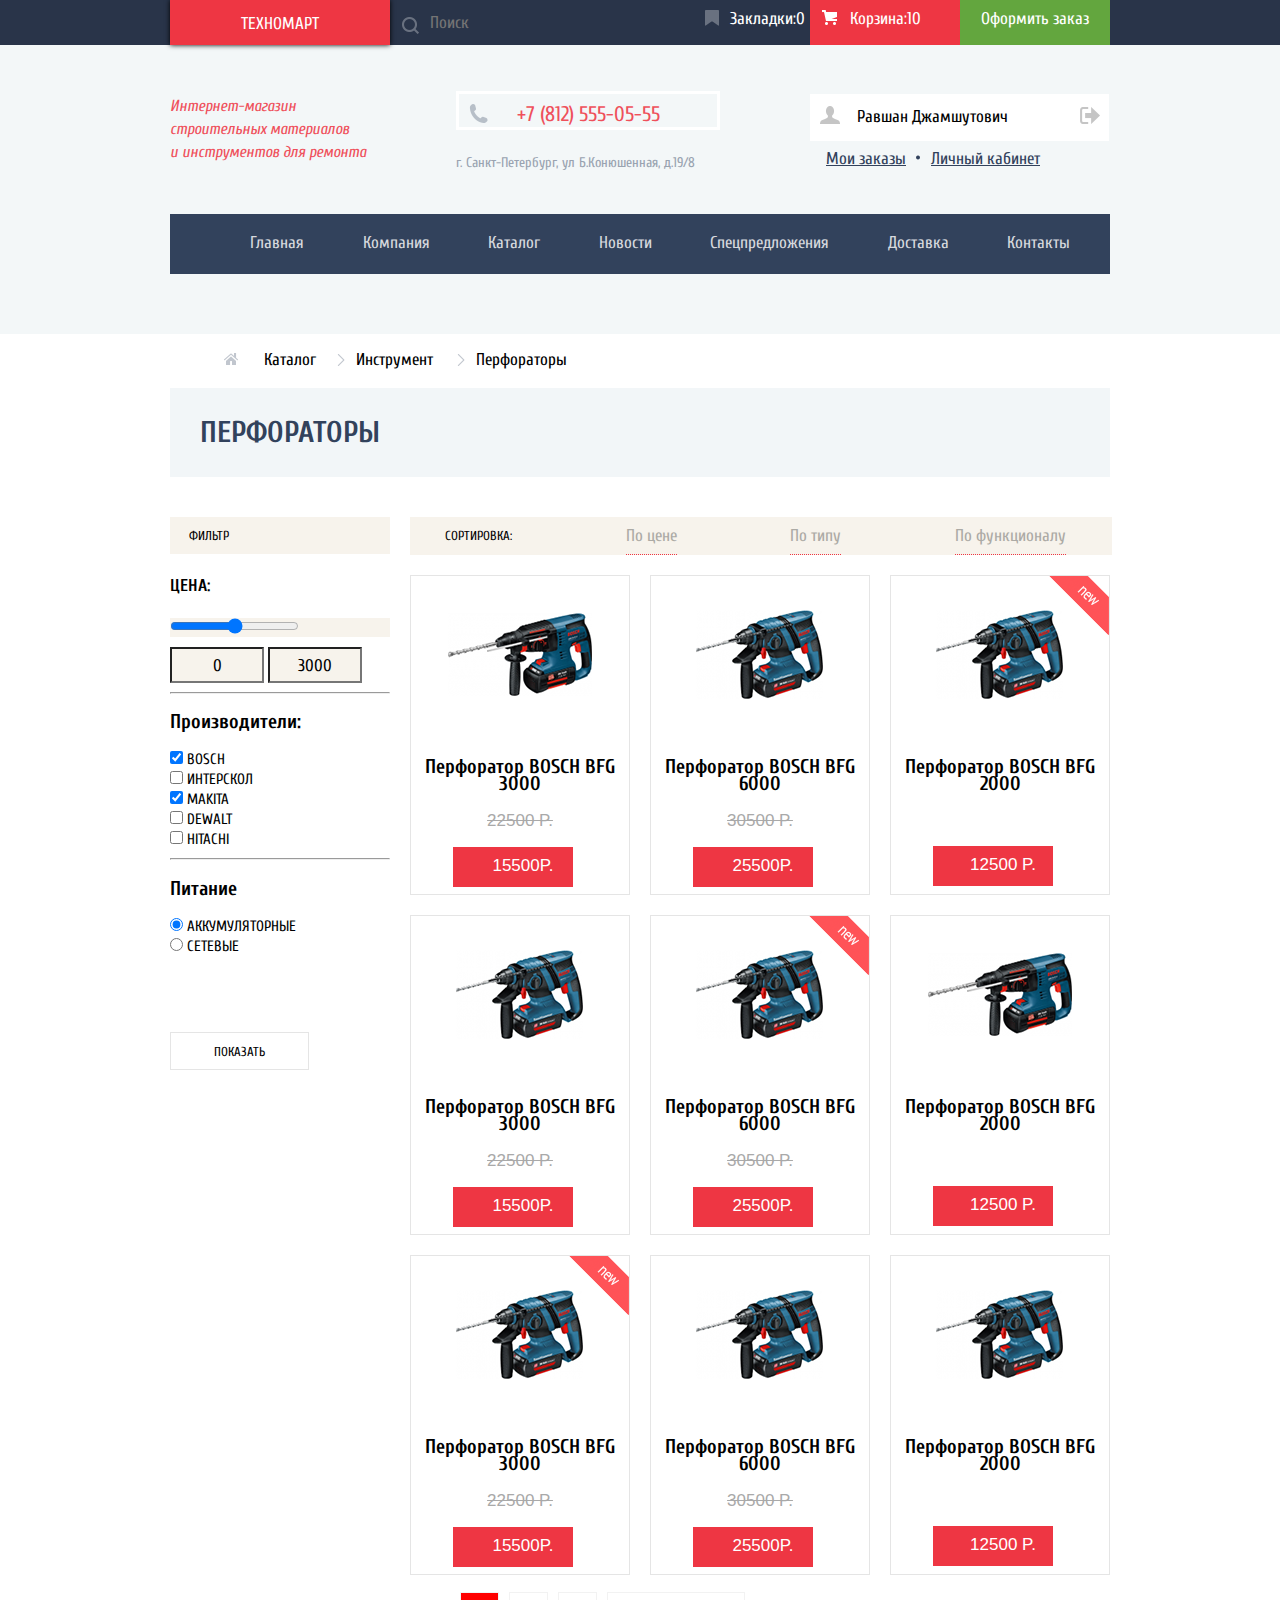
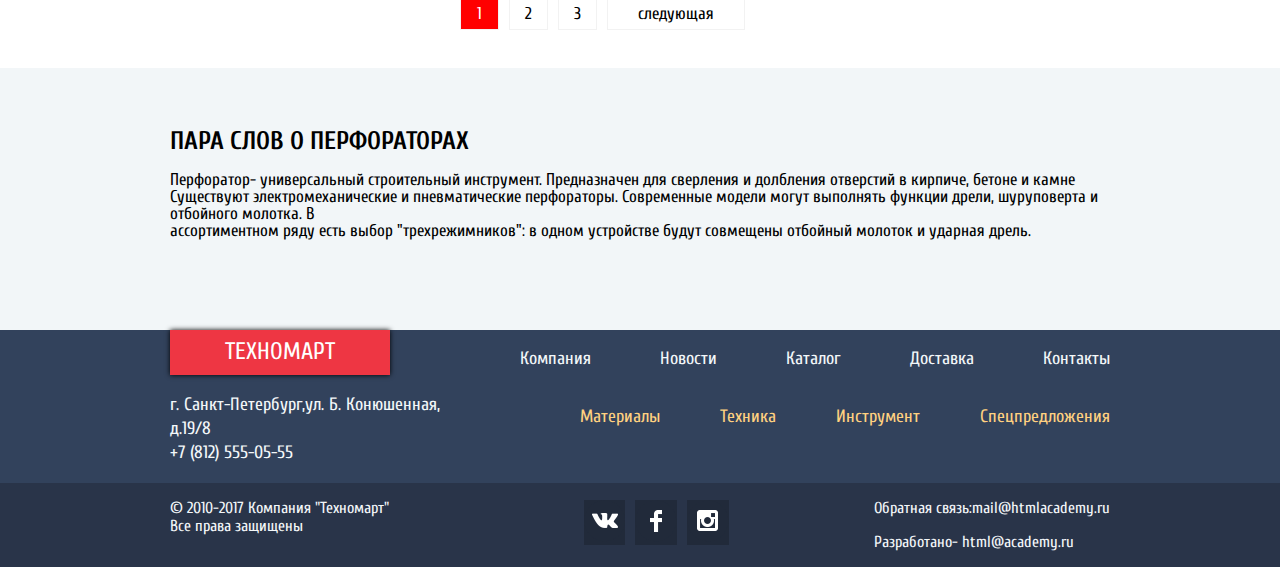
==== commit 0c04bc88: "1" ====
--- a/catalog.html
+++ b/catalog.html
@@ -77,66 +77,66 @@
   </div>
   <div class="filter-catalog-container">
   <div class="filter-block">
-      <div class="h3-filter">
-              <h3>Фильтр:</h3>
-            </div>
-            <form class="filter" method="get" action="https://echo.htmlacademy.ru">
-              <fieldset class="price">
-                <legend class="price-legend">Цена:</legend>
-                <div class="price-range">
-                  <div class="round-button left-round-button"></div>
-                  <div class="green-line"></div>
-                  <div class="round-button right-round-button"></div>
-                  <div class="grey-line"></div>
-                </div>
-                <div class="min-max-numbers">
-                  <div class="min-value"><input type="number" value="0"></div>
-                  <div class="dash"></div>
-                  <div class="max-value"><input type="number" value="30000"></div>
-                </div>
-              </fieldset>
-              <hr>
-              <fieldset class="producers-filter">
-                <legend class="producers-legend">Производители:</legend>
-                <ul>
-                  <li class="filter-option">
-                    <input class="visually-hidden filter-input filter-input-checkbox" type="checkbox" name="bosch" id="filter-bosch" checked>
-                    <label for="filter-bosch">BOSCH</label>
-                  </li>
-                  <li class="filter-option">
-                    <input class="visually-hidden filter-input filter-input-checkbox" type="checkbox" name="interskol" id="filter-interskol">
-                    <label for="filter-interskol">ИНТЕРСКОЛ</label>
-                  </li>
-                  <li class="filter-option">
-                    <input class="visually-hidden filter-input filter-input-checkbox" type="checkbox" name="makita" id="filter-makita" checked>
-                    <label for="filter-makita">MAKIta</label>
-                  </li>
-                  <li class="filter-option">
-                    <input class="visually-hidden filter-input filter-input-checkbox" type="checkbox" name="dewalt" id="filter-dewalt">
-                    <label for="filter-dewalt">Dewalt</label>
-                  </li>
-                  <li class="filter-option">
-                    <input class="visually-hidden filter-input filter-input-checkbox" type="checkbox" name="hitachi" id="filter-hitachi">
-                    <label for="filter-hitachi">Hitachi</label>
-                  </li>
-                </ul>
-              </fieldset>
-              <hr>
-              <fieldset class="charging-type">
-              <legend class="charging-legend">Питание:</legend>
-              <ul>
-                <li class="filter-option">
-                  <input class="visually-hidden filter-input filter-input-radio" type="radio" name="charging-type-group" value="accumulator" id="filter-accumulator" checked>
-                  <label for="filter-accumulator">Аккумуляторные</label>
-                </li>
-                <li class="filter-option">
-                  <input class="visually-hidden filter-input filter-input-radio" type="radio" name="charging-type-group" value="electronetwork" id="filter-electronetwork">
-                  <label for="filter-electronetwork">Сетевые</label>
-                </li>
-              </ul>
-            </fieldset>
-            <button type="submit" class="filter-button">Показать</button>
-          </form>
+      <p class="filter-text">Фильтр</p>
+    <div class="filter-price">
+      <h3 class="filter-price-text">Цена:</h3>
+      <div class="filter-range">
+        <input type="range" min="0" max="30000">
+      </div>
+      <div class="filter-range-outup">
+        <input  class="filter-range-output-form range-toggle-min" type="text" value="0">
+        <input class="filter-range-output-form range-toggle-max" type="text" value="3000"><hr>
+      </div>
+    </div>
+    <div class="filter-checkbox-block">
+      <h3 class="filter-checkbox-producers">Производители:</h3>
+    <div class="filter-checkbox">
+      <form action="/" method="post">
+      <input type="checkbox" class="checkbox" id="Bosch" checked>
+      <label for="Bosch">Bosch</label>
+      </form>
+    </div>
+    <div class="filter-checkbox">
+     <form action="/" method="post">
+      <input type="checkbox" class="checkbox" id="interskol" >
+      <label for="interskol">Интерскол</label>
+      </form>
+    </div>
+    <div class="filter-checkbox">
+      <form action="/" method="post">
+      <input type="checkbox" class="checkbox" id="makita" checked>
+      <label for="makita">Makita</label>
+      </form>
+    </div>
+    <div class="filter-checkbox">
+      <form action="/" method="post">
+      <input type="checkbox" class="checkbox" id="Dewalt">
+      <label for="Dewalt">Dewalt</label>
+      </form>
+    </div>
+    <div class="filter-checkbox">
+     <form action="/" method="post">
+      <input type="checkbox" class="checkbox" id="Hitachi">
+      <label for="Hitachi">Hitachi</label><hr>
+      </form>
+    </div>
+    </div>
+    <div class="filter-radio-block">
+     <form action="/" method="post"></form>
+      <h3 class="filter-radio-headline">Питание</h3>
+      <div class="filter-radio">
+        <input type="radio" name="radio-button" class="filter-radio-button" id="accumulator" checked>
+        <label for="accumulator">Аккумуляторные</label>
+      </div>
+      <div class="filter-radio">
+       <form action="/" method="post">
+        <input type="radio" name="radio-button" class="filter-radio-button" id="net">
+        <label for="net">Сетевые</label>
+        </form>
+      </div>
+    </div>
+    <div class="btn-show-container">
+      <a href="#" class="btn-show">Показать</a>
     </div>
   </div>
   <div class="catalog-block">
--- a/css/style.css
+++ b/css/style.css
@@ -1494,286 +1494,37 @@
 
 /* filters */
 
-.filters {
-  width: 220px;
-  margin-right: 20px;
-}
-
-.filters fieldset {
-  margin: 0;
-  padding: 0;
-  border: none;
-}
-
-.filters fieldset:first-of-type {
-  margin-bottom: 26px;
-}
-
-.filters fieldset:last-of-type {
-  margin-bottom: 60px;
-}
-
-.h3-filter {
-  display: flex;
-  align-items: center;
-  width: 220px;
-  min-height: 38px;
-  margin-bottom: 10px;
-  background-color: #f7f3ec;
-  border-radius: 3px;
-}
-
-.h3-filter h3 {
-  margin: 0;
-  padding: 0;
-  margin-left: 19px;
-}
-
-.filters legend {
-  margin-top: 12px;
-  margin-bottom: 13px;
-}
-
-.filters ul {
-  margin: 0;
-  padding: 0;
-}
-
-.sort p,
-.sort ul,
-.sort a {
-  margin: 0;
-  padding: 0;
-}
-
-.filters,
-.sort,
-.sort a,
-.filter-button {
-  font-family: 'PT Sans', 'Arial', sans-serif;
-  text-transform: uppercase;
-  color: #000000;
-}
-
-.h3-filter h3,
-.sort p,
-.sort a,
-.filter-button {
-  font-weight: 400;
-  font-size: 13px;
-  line-height: 18px;
-}
-
-.price-range {
-  position: relative;
-  width: 220px;
-  height: 80px;
-  margin-bottom: 9px;
-  background-color: #f7f3ec;
-  border-radius: 0 0 3px 3px;
-}
-
-.price-range .round-button {
-  position: absolute;
-  width: 23px;
-  height: 23px;
-  background-repeat: no-repeat;
-  background-position: 0 0;
-}
-
-.price-range .left-round-button {
-  top: 30px;
-  left: 20px;
-  background-image: url("../img/filter-button.svg");
-}
-
-.price-range .green-line {
-  position: absolute;
-  top: 39px;
-  left: 40px;
-  width: 120px;
-  height: 2px;
-  background-color: #00ca74;
-}
-
-.price-range .right-round-button {
-  top: 30px;
-  right: 37px;
-  background-image: url("../img/filter-button.svg");
-}
-
-.price-range .grey-line {
-  position: absolute;
-  top: 39px;
-  right: 20px;
-  width: 20px;
-  height: 2px;
-  background-color: #d7dcde;
-}
-
-.min-max-numbers {
-  display: flex;
-  justify-content: space-between;
-}
-
-.min-value input,
-.max-value input {
-  font-size: 17px;
-  line-height: 18px;
-  text-align: center;
-  margin: 0;
-  padding: 0;
-  width: 95px;
-  height: 38px;
-  background-color: #f7f3ec;
-  border: none;
-  border-radius: 2px;
-}
-
-.dash {
-  align-self: center;
-  width: 10px;
-  height: 1px;
-  background-color: #000000;
-}
-
-input[type='number'] {
-  -moz-appearance:textfield;
-  cursor: pointer;
-}
-
-input::-webkit-outer-spin-button,
-input::-webkit-inner-spin-button {
-  -webkit-appearance: none;
-}
-
-.price-legend,
-.producers-legend,
-.charging-legend {
-  font-weight: bold;
-  font-size: 17px;
-  line-height: 30px;
-}
-
-.producers-filter {
-  margin-top: 10px;
-}
-
-.producers-filter .producers-legend {
-  padding-top: 5px;
-}
-
-.charging-type .charging-legend {
-  padding-top: 8px;
-}
-
-.producers-filter ul li:last-child {
-  margin-bottom: 15px;
-}
-
-.filter-option {
-  margin-bottom: 20px;
-  padding-left: 34px;
-}
-
-.filter-option label {
-  position: relative;
-  display: block;
-  font-size: 15px;
-  line-height: 20px;
-  cursor: pointer;
-  user-select: none;
-}
-
-.filter-input-checkbox + label::before {
-  content: "";
-  position: absolute;
-  left: -35px;
-  top: 0;
-  width: 26px;
-  height: 25px;
-  background-image: url("../img/checkbox-producers-off.svg");
-  background-repeat: no-repeat;
-  background-position: 0 0;
-  opacity: 0.35;
-}
-
-.filter-input-checkbox:checked + label::before {
-  background-image: url("../img/checkbox-producers-on.svg");
-  background-repeat: no-repeat;
-  background-position: 0 0;
-}
-
-.filter-input-checkbox + label:hover::before,
-.filter-input-checkbox + label:focus::before,
-.filter-input-checkbox:checked + label:hover::before,
-.filter-input-checkbox:checked + label:focus::before {
-  opacity: 0.5;
-}
-
-.filter-input-radio + label::before {
-  content: "";
-  position: absolute;
-  left: -35px;
-  top: 0;
-  width: 25px;
-  height: 26px;
-  background-image: url("../img/radio-charge-off.svg");
-  background-repeat: no-repeat;
-  background-position: 0 0;
-  opacity: 0.35;
-}
-
-.filter-input-radio:checked + label::before {
-  background-image: url("../img/radio-charge-on.svg");
-  background-repeat: no-repeat;
-  background-position: 0 0;
-}
-
-.filter-input-radio + label:hover::before,
-.filter-input-radio + label:focus::before,
-.filter-input-radio:checked + label:hover::before,
-.filter-input-radio:checked + label:focus::before {
-  opacity: 0.5;
-}
-
-.filter-button {
-  padding: 9px 38px;
-  background-color: #ffffff;
-  border: 1px solid #e5e5e5;
-  border-radius: 2px;
-  cursor: pointer;
-}
-
-
-
-
-
-
-
-
-
-
-
-
-
-
-
-
-
-
-
-
-
-
-
-
-
-
-
-
-
-
-
-
-
+
+
+
+
+
+
+
+
+
+
+
+
+
+
+
+
+
+
+
+
+
+
+
+
+
+
+
+
+
+
+
+
+
+
